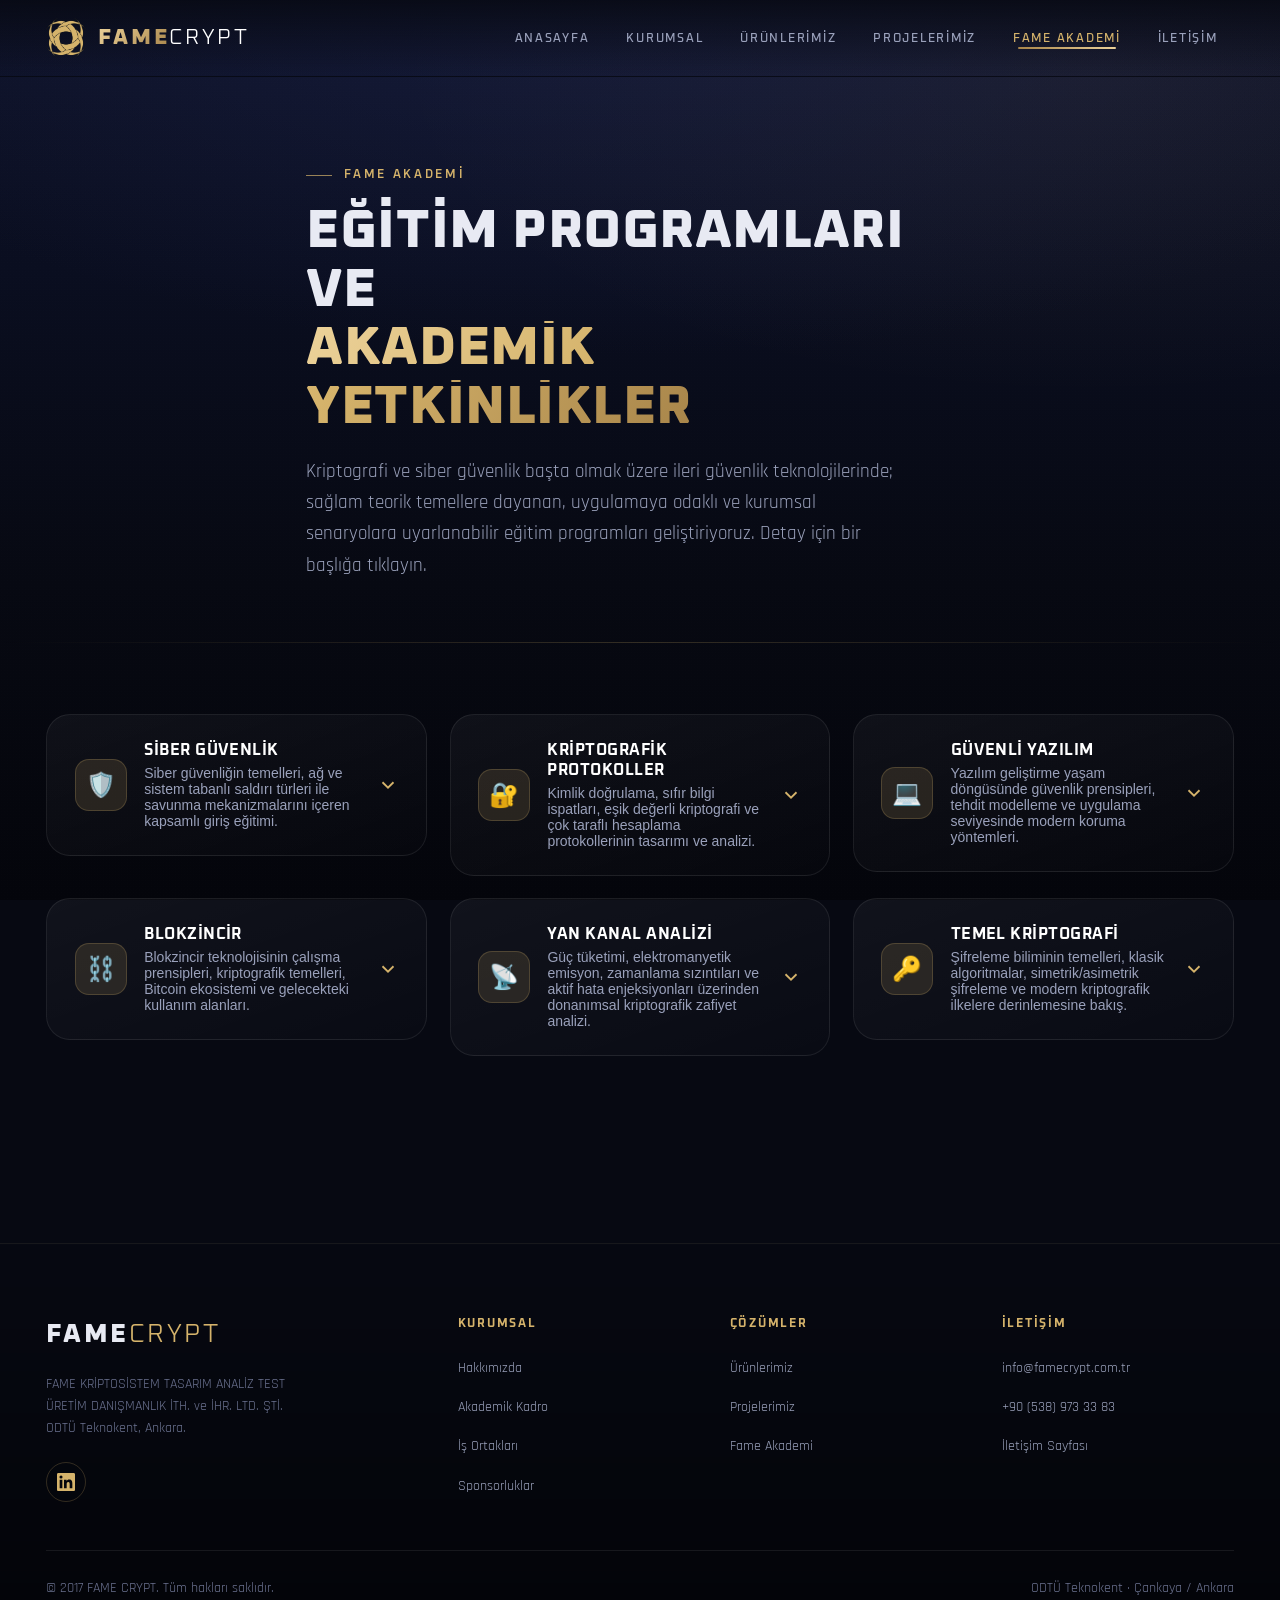
==== fame-cr-v2/akademi.html @ 84bfd104 "inits" ====
<!DOCTYPE html>
<html lang="tr">
  <head>
    <meta charset="UTF-8" />
    <meta name="viewport" content="width=device-width, initial-scale=1.0" />
    <title>Fame Akademi — FAME CRYPT</title>
    <meta name="description" content="Fame Akademi; kriptografi, güvenli yazılım, blokzincir, yan kanal analizi ve siber güvenlik alanlarında kurumlara özel eğitim programları sunar." />
    <link rel="icon" href="assets/images/brand/favicon.png" />
    <link rel="preconnect" href="https://fonts.googleapis.com" />
    <link rel="preconnect" href="https://fonts.gstatic.com" crossorigin />
    <link href="https://fonts.googleapis.com/css2?family=Oxanium:wght@400;500;600;700;800&family=Rajdhani:wght@400;500;600;700&display=swap" rel="stylesheet" />
    <link rel="stylesheet" href="styles/theme.css" />
    <link rel="stylesheet" href="styles/components.css" />
    <link rel="stylesheet" href="styles/pages.css" />
    <script>document.documentElement.classList.add("js");</script>
  </head>
  <body>
    <a class="skip-link" href="#main">İçeriğe geç</a>
    <header class="site-header">
      <div class="container">
        <nav class="nav" aria-label="Ana menü">
          <a class="brand" href="index.html" aria-label="FAME CRYPT ana sayfa">
            <img class="brand__mark" src="assets/images/brand/prism-mark.png" alt="" width="40" height="40" />
            <span class="brand__name"><span class="fame">FAME</span><span class="crypt">CRYPT</span></span>
          </a>
          <ul class="nav__menu" id="navMenu">
            <li><a class="nav__link" href="index.html">Anasayfa</a></li>
            <li><a class="nav__link" href="kurumsal.html">Kurumsal</a></li>
            <li><a class="nav__link" href="urunler.html">Ürünlerimiz</a></li>
            <li><a class="nav__link" href="projeler.html">Projelerimiz</a></li>
            <li><a class="nav__link" href="akademi.html" aria-current="page">Fame Akademi</a></li>
            <li><a class="nav__link" href="iletisim.html">İletişim</a></li>
          </ul>
          <button class="nav__toggle" aria-label="Menü" aria-expanded="false" aria-controls="navMenu">
            <span></span><span></span><span></span>
          </button>
        </nav>
      </div>
    </header>
    <main id="main">
      <section class="page-hero">
        <div class="container page-hero__inner reveal">
          <p class="eyebrow">FAME AKADEMİ</p>
          <h1>Eğitim Programları ve<br /><span class="gradient-text">Akademik Yetkinlikler</span></h1>
          <p class="page-hero__lead">
            Kriptografi ve siber güvenlik başta olmak üzere ileri güvenlik teknolojilerinde;
            sağlam teorik temellere dayanan, uygulamaya odaklı ve kurumsal senaryolara
            uyarlanabilir eğitim programları geliştiriyoruz. Detay için bir başlığa tıklayın.
          </p>
        </div>
      </section>

      <section class="section section--tight">
        <div class="container">
          <div class="curriculum-grid">
            <article class="edu-card reveal">
              <button class="edu-card__header" aria-expanded="false">
                <span class="edu-card__icon" aria-hidden="true">🛡️</span>
                <span class="edu-card__head-text">
                  <span class="edu-card__title">Siber Güvenlik</span>
                  <span class="edu-card__summary">Siber güvenliğin temelleri, ağ ve sistem tabanlı saldırı türleri ile savunma mekanizmalarını içeren kapsamlı giriş eğitimi.</span>
                </span>
                <svg class="edu-card__chevron" viewBox="0 0 24 24" width="22" height="22" fill="none" stroke="currentColor" stroke-width="2" aria-hidden="true"><path d="m6 9 6 6 6-6"/></svg>
              </button>
              <div class="edu-card__body"><div class="edu-card__body-inner"><div class="edu-card__content">
                <ol class="level-1">
              <li>Siber Güvenliğe Giriş<ol class="level-2"><li>Temel Güvenlik Kavramları</li><li>Katmanlı Güvenlik Yaklaşımı</li><li>Saldırgan Türleri</li><li>Saldırıların Sınıflandırılması</li></ol></li>
              <li>Siber Güvenlik Alanları<ol class="level-2"><li>Kritik Altyapı Güvenliği</li><li>Ağ Güvenliği</li><li>Uygulama Güvenliği</li><li>Bulut Güvenliği</li></ol></li>
              <li>Siber Güvenlik Saldırı Türleri<ol class="level-2"><li>Ağ Tabanlı Saldırılar<ol class="level-3"><li>Enjeksiyon Saldırıları</li><li>DNS Önbellek Zehirlenmesi</li><li>Oturum Ele Geçirme</li><li>Oltalama Saldırıları</li><li>Kaba Kuvvet Saldırıları</li><li>Servis Dışı Bırakma (DoS/DDoS)</li><li>Aradaki Adam Saldırısı</li></ol></li><li>Sistem Tabanlı Saldırılar<ol class="level-3"><li>Virüs</li><li>Solucan</li><li>Truva Atı</li><li>Arka Kapı</li><li>Botlar</li></ol></li></ol></li>
              <li>Siber Tehditlerin Yönetimi<ol class="level-2"><li>Güvenlik Duvarları</li><li>Sanal Özel Ağlar (VPN)</li><li>Güvenlik Kontrol Yönetimi</li><li>Donanım ve Yazılım Önleme</li></ol></li>
            </ol>
                <div class="edu-card__contact">
                  <p>Bu eğitim hakkında detaylı bilgi ve kurumunuza özel program için bizimle iletişime geçin.</p>
                  <a class="btn btn--primary" href="mailto:info@famecrypt.com.tr?subject=Siber Güvenlik Eğitimi">Bizimle İletişime Geçin →</a>
                </div>
              </div></div></div>
            </article>
            <article class="edu-card reveal">
              <button class="edu-card__header" aria-expanded="false">
                <span class="edu-card__icon" aria-hidden="true">🔐</span>
                <span class="edu-card__head-text">
                  <span class="edu-card__title">Kriptografik Protokoller</span>
                  <span class="edu-card__summary">Kimlik doğrulama, sıfır bilgi ispatları, eşik değerli kriptografi ve çok taraflı hesaplama protokollerinin tasarımı ve analizi.</span>
                </span>
                <svg class="edu-card__chevron" viewBox="0 0 24 24" width="22" height="22" fill="none" stroke="currentColor" stroke-width="2" aria-hidden="true"><path d="m6 9 6 6 6-6"/></svg>
              </button>
              <div class="edu-card__body"><div class="edu-card__body-inner"><div class="edu-card__content">
                <ol class="level-1">
              <li>Kriptografik Protokol Temelleri</li>
              <li>Anahtar Değişim Protokolleri</li>
              <li>Taahhüt Şemaları</li>
              <li>Kimlik Doğrulama Protokolleri</li>
              <li>Sıfır Bilgi İspat Protokolleri</li>
              <li>Eşik Değerli Kriptografi<ol class="level-2"><li>Gizli Paylaşım Şemaları</li><li>Doğrulanabilir Gizli Paylaşım</li><li>Eşik Değerli Kriptosistemler</li></ol></li>
              <li>Güvenli Çok Taraflı Hesaplama<ol class="level-2"><li>Eşik Değerli Homomorfik Kriptosistemler</li><li>Oblivious Transfer Protokolleri</li></ol></li>
              <li>Dijital İmza Protokolleri<ol class="level-2"><li>İnkâr Edilemez İmzalar</li><li>Proxy İmzalamalar</li><li>Grup İmzalamalar</li><li>Kör İmzalama Protokolleri</li></ol></li>
            </ol>
                <div class="edu-card__contact">
                  <p>Bu eğitim hakkında detaylı bilgi ve kurumunuza özel program için bizimle iletişime geçin.</p>
                  <a class="btn btn--primary" href="mailto:info@famecrypt.com.tr?subject=Kriptografik Protokoller Eğitimi">Bizimle İletişime Geçin →</a>
                </div>
              </div></div></div>
            </article>
            <article class="edu-card reveal">
              <button class="edu-card__header" aria-expanded="false">
                <span class="edu-card__icon" aria-hidden="true">💻</span>
                <span class="edu-card__head-text">
                  <span class="edu-card__title">Güvenli Yazılım</span>
                  <span class="edu-card__summary">Yazılım geliştirme yaşam döngüsünde güvenlik prensipleri, tehdit modelleme ve uygulama seviyesinde modern koruma yöntemleri.</span>
                </span>
                <svg class="edu-card__chevron" viewBox="0 0 24 24" width="22" height="22" fill="none" stroke="currentColor" stroke-width="2" aria-hidden="true"><path d="m6 9 6 6 6-6"/></svg>
              </button>
              <div class="edu-card__body"><div class="edu-card__body-inner"><div class="edu-card__content">
                <ol class="level-1">
              <li>Güvenli Yazılım Geliştirme<ol class="level-2"><li>Yazılım Geliştirme Yaşam Döngüsü</li><li>Güvenli Yazılım Nitelikleri</li><li>Tehdit Modelleri</li></ol></li>
              <li>Güvenlik Açıklıkları<ol class="level-2"><li>Kasıtlı Olmayan Açıklıklar</li><li>Kötü Niyetli Açıklıklar</li><li>Karşı Önlemler</li></ol></li>
              <li>Veri Tabanı Güvenliği</li>
              <li>İşletim Sistemleri Güvenliği</li>
              <li>Ağ Güvenliği</li>
              <li>Uygulama Güvenliği</li>
            </ol>
                <div class="edu-card__contact">
                  <p>Bu eğitim hakkında detaylı bilgi ve kurumunuza özel program için bizimle iletişime geçin.</p>
                  <a class="btn btn--primary" href="mailto:info@famecrypt.com.tr?subject=Güvenli Yazılım Eğitimi">Bizimle İletişime Geçin →</a>
                </div>
              </div></div></div>
            </article>
            <article class="edu-card reveal">
              <button class="edu-card__header" aria-expanded="false">
                <span class="edu-card__icon" aria-hidden="true">⛓️</span>
                <span class="edu-card__head-text">
                  <span class="edu-card__title">Blokzincir</span>
                  <span class="edu-card__summary">Blokzincir teknolojisinin çalışma prensipleri, kriptografik temelleri, Bitcoin ekosistemi ve gelecekteki kullanım alanları.</span>
                </span>
                <svg class="edu-card__chevron" viewBox="0 0 24 24" width="22" height="22" fill="none" stroke="currentColor" stroke-width="2" aria-hidden="true"><path d="m6 9 6 6 6-6"/></svg>
              </button>
              <div class="edu-card__body"><div class="edu-card__body-inner"><div class="edu-card__content">
                <ol class="level-1">
              <li>Blokzincire Giriş<ol class="level-2"><li>Çalışma Prensibi</li><li>Blok Yapısı</li><li>Blokzincir Gelişimi</li><li>Sistemlerin Sınıflandırması</li></ol></li>
              <li>Kriptografik Temeller<ol class="level-2"><li>Eliptik Eğriler</li><li>Özet Fonksiyonları</li><li>Dijital İmzalamalar</li><li>Sıfır Bilgi İspatları</li><li>Taahhüt Şemaları</li><li>Uzlaşma Protokolleri</li></ol></li>
              <li>Bitcoin Sistemi<ol class="level-2"><li>Bitcoin'e Giriş</li><li>Bitcoin Transferleri</li></ol></li>
              <li>Kısıtlamalar ve Alternatifler<ol class="level-2"><li>Enerji Tüketimi</li><li>Ölçeklenebilirlik</li><li>Mahremiyet</li></ol></li>
              <li>Kullanım Alanları ve Gelecek<ol class="level-2"><li>Dijital Para Birimi</li><li>Akıllı Sözleşmeler</li><li>Bilgi Güvenliği</li><li>Kayıt Saklama</li></ol></li>
            </ol>
                <div class="edu-card__contact">
                  <p>Bu eğitim hakkında detaylı bilgi ve kurumunuza özel program için bizimle iletişime geçin.</p>
                  <a class="btn btn--primary" href="mailto:info@famecrypt.com.tr?subject=Blokzincir Eğitimi">Bizimle İletişime Geçin →</a>
                </div>
              </div></div></div>
            </article>
            <article class="edu-card reveal">
              <button class="edu-card__header" aria-expanded="false">
                <span class="edu-card__icon" aria-hidden="true">📡</span>
                <span class="edu-card__head-text">
                  <span class="edu-card__title">Yan Kanal Analizi</span>
                  <span class="edu-card__summary">Güç tüketimi, elektromanyetik emisyon, zamanlama sızıntıları ve aktif hata enjeksiyonları üzerinden donanımsal kriptografik zafiyet analizi.</span>
                </span>
                <svg class="edu-card__chevron" viewBox="0 0 24 24" width="22" height="22" fill="none" stroke="currentColor" stroke-width="2" aria-hidden="true"><path d="m6 9 6 6 6-6"/></svg>
              </button>
              <div class="edu-card__body"><div class="edu-card__body-inner"><div class="edu-card__content">
                <ol class="level-1">
              <li>Yan Kanal Analizine Giriş<ol class="level-2"><li>Sızıntıların Kaynağı</li><li>Erişim Düzeyine Göre Saldırılar<ol class="level-3"><li>Yerel Saldırılar</li><li>Yakınlık Saldırıları</li><li>Uzaktan Saldırılar</li></ol></li></ol></li>
              <li>Saldırı Çeşitleri<ol class="level-2"><li>Aktif Saldırılar<ol class="level-3"><li>Hata Enjeksiyon Saldırıları</li></ol></li><li>Pasif Saldırılar<ol class="level-3"><li>Zamanlama Saldırıları</li><li>Elektromanyetik Saldırılar</li><li>Akustik Saldırılar</li><li>Güç Analizi Saldırıları</li></ol></li></ol></li>
              <li>Güç Analizi Saldırıları<ol class="level-2"><li>Basit Güç Analizi (SPA)</li><li>Diferansiyel Güç Analizi (DPA)</li><li>Korelasyon Güç Analizi (CPA)</li></ol></li>
            </ol>
                <div class="edu-card__contact">
                  <p>Bu eğitim hakkında detaylı bilgi ve kurumunuza özel program için bizimle iletişime geçin.</p>
                  <a class="btn btn--primary" href="mailto:info@famecrypt.com.tr?subject=Yan Kanal Analizi Eğitimi">Bizimle İletişime Geçin →</a>
                </div>
              </div></div></div>
            </article>
            <article class="edu-card reveal">
              <button class="edu-card__header" aria-expanded="false">
                <span class="edu-card__icon" aria-hidden="true">🔑</span>
                <span class="edu-card__head-text">
                  <span class="edu-card__title">Temel Kriptografi</span>
                  <span class="edu-card__summary">Şifreleme biliminin temelleri, klasik algoritmalar, simetrik/asimetrik şifreleme ve modern kriptografik ilkelere derinlemesine bakış.</span>
                </span>
                <svg class="edu-card__chevron" viewBox="0 0 24 24" width="22" height="22" fill="none" stroke="currentColor" stroke-width="2" aria-hidden="true"><path d="m6 9 6 6 6-6"/></svg>
              </button>
              <div class="edu-card__body"><div class="edu-card__body-inner"><div class="edu-card__content">
                <ol class="level-1">
              <li>Kriptografiye Giriş ve Temel Kavramlar</li>
              <li>Kriptografinin Amaçları</li>
              <li>Klasik Şifreleme Sistemleri</li>
              <li>Temel Saldırı Türleri<ol class="level-2"><li>Kaba Kuvvet Saldırısı</li><li>Frekans Analizi</li><li>Konfüzyon ve Difüzyon</li></ol></li>
              <li>Kriptoloji İçin Matematik<ol class="level-2"><li>Sayılar Teorisi</li><li>Soyut Cebir</li><li>Boole Fonksiyonlar</li></ol></li>
              <li>Simetrik Şifreler<ol class="level-2"><li>Blok Şifreler (AES, DES)</li><li>Akan Şifreler (LFSR)</li></ol></li>
              <li>Açık Anahtarlı Şifreler<ol class="level-2"><li>Zor Matematik Problemleri</li><li>RSA, Diffie-Hellman, ElGamal</li><li>Eliptik Eğri Kriptografisi</li></ol></li>
              <li>Dijital İmzalar, MAC ve Özet Fonksiyonlar</li>
            </ol>
                <div class="edu-card__contact">
                  <p>Bu eğitim hakkında detaylı bilgi ve kurumunuza özel program için bizimle iletişime geçin.</p>
                  <a class="btn btn--primary" href="mailto:info@famecrypt.com.tr?subject=Temel Kriptografi Eğitimi">Bizimle İletişime Geçin →</a>
                </div>
              </div></div></div>
            </article>
          </div>
        </div>
      </section>
    </main>
    <footer class="site-footer">
      <div class="container">
        <div class="footer__grid">
          <div class="footer__col">
            <p class="footer__brand-name"><span>FAME</span><span class="crypt">CRYPT</span></p>
            <p class="footer__desc">FAME KRİPTOSİSTEM TASARIM ANALİZ TEST ÜRETİM DANIŞMANLIK İTH. ve İHR. LTD. ŞTİ. ODTÜ Teknokent, Ankara.</p>
            <div class="footer__social">
              <a href="https://tr.linkedin.com/company/famecrypt" target="_blank" rel="noopener noreferrer" aria-label="LinkedIn">
                <svg viewBox="0 0 24 24" width="18" height="18" fill="currentColor"><path d="M20.45 20.45h-3.55v-5.57c0-1.33-.03-3.04-1.85-3.04-1.86 0-2.14 1.45-2.14 2.94v5.67H9.35V9h3.41v1.56h.05c.48-.9 1.64-1.85 3.37-1.85 3.6 0 4.27 2.37 4.27 5.46v6.28zM5.34 7.43a2.06 2.06 0 1 1 0-4.12 2.06 2.06 0 0 1 0 4.12zM7.12 20.45H3.56V9h3.56v11.45zM22.22 0H1.77C.8 0 0 .77 0 1.73v20.54C0 23.22.8 24 1.77 24h20.45c.98 0 1.78-.78 1.78-1.73V1.73C24 .77 23.2 0 22.22 0z"/></svg>
              </a>
            </div>
          </div>
          <div class="footer__col"><h4>Kurumsal</h4><ul>
            <li><a href="kurumsal.html">Hakkımızda</a></li>
            <li><a href="kurumsal.html#akademi">Akademik Kadro</a></li>
            <li><a href="kurumsal.html#ortaklar">İş Ortakları</a></li>
            <li><a href="kurumsal.html#sponsorluklar">Sponsorluklar</a></li>
          </ul></div>
          <div class="footer__col"><h4>Çözümler</h4><ul>
            <li><a href="urunler.html">Ürünlerimiz</a></li>
            <li><a href="projeler.html">Projelerimiz</a></li>
            <li><a href="akademi.html">Fame Akademi</a></li>
          </ul></div>
          <div class="footer__col"><h4>İletişim</h4><ul>
            <li><a href="mailto:info@famecrypt.com.tr">info@famecrypt.com.tr</a></li>
            <li><a href="tel:+905389733383">+90 (538) 973 33 83</a></li>
            <li><a href="iletisim.html">İletişim Sayfası</a></li>
          </ul></div>
        </div>
        <div class="footer__bottom">
          <span>© 2017 FAME CRYPT. Tüm hakları saklıdır.</span>
          <span>ODTÜ Teknokent · Çankaya / Ankara</span>
        </div>
      </div>
    </footer>

    <script src="scripts/main.js"></script>
  </body>
</html>
---- fame-cr-v2/styles/theme.css ----
/* ==========================================================================
   FAME CRYPT — Tema (tasarım sistemi)
   Palet: #0D1126 lacivert · #FFFFFF beyaz · #D5B36B altın
   Çoğunlukla koyu; lacivertten siyaha ombre geçiş.
   ========================================================================== */

:root {
  /* --- Renkler ---------------------------------------------------------- */
  --navy: #0d1126;
  --navy-2: #0a0e20;
  --navy-3: #11152e;
  --black: #04050b;
  --ink: #070912;

  --gold: #d5b36b;
  --gold-bright: #ecd29a;
  --gold-deep: #a8854a;
  --gold-soft: rgba(213, 179, 107, 0.14);
  --gold-line: rgba(213, 179, 107, 0.22);

  --white: #ffffff;
  --text: #e8eaf3;
  --text-dim: #9aa1bb;
  --text-faint: #6b7290;

  --surface: rgba(255, 255, 255, 0.025);
  --surface-2: rgba(255, 255, 255, 0.045);
  --line: rgba(255, 255, 255, 0.08);

  /* --- Tipografi -------------------------------------------------------- */
  --font-display: "Oxanium", "Rajdhani", system-ui, sans-serif;
  --font-body: "Rajdhani", system-ui, -apple-system, "Segoe UI", sans-serif;

  --text-hero: clamp(2.4rem, 1.3rem + 4.4vw, 4.6rem);
  --text-h1: clamp(2rem, 1.2rem + 3.2vw, 3.4rem);
  --text-h2: clamp(1.6rem, 1.1rem + 2.2vw, 2.6rem);
  --text-h3: clamp(1.1rem, 0.95rem + 0.6vw, 1.4rem);
  --text-base: clamp(1rem, 0.96rem + 0.18vw, 1.1rem);
  --text-sm: 0.875rem;
  --text-xs: 0.75rem;

  --tracking-wide: 0.14em;
  --tracking-wider: 0.22em;
  --leading: 1.65;

  /* --- Boşluk / şekil --------------------------------------------------- */
  --container: 1280px;
  --pad-x: clamp(1.2rem, 0.5rem + 3vw, 3rem);
  --section-y: clamp(4rem, 2.5rem + 6vw, 8rem);

  --radius-sm: 10px;
  --radius: 16px;
  --radius-lg: 24px;
  --radius-pill: 999px;

  --shadow: 0 24px 60px -20px rgba(0, 0, 0, 0.75);
  --shadow-gold: 0 18px 50px -16px rgba(213, 179, 107, 0.28);

  /* --- Hareket ---------------------------------------------------------- */
  --dur-fast: 160ms;
  --dur: 320ms;
  --dur-slow: 600ms;
  --ease: cubic-bezier(0.16, 1, 0.3, 1);
  --marquee: 42s;
}

/* --------------------------------------------------------------------------
   Reset / temel
   -------------------------------------------------------------------------- */
*,
*::before,
*::after {
  box-sizing: border-box;
  margin: 0;
  padding: 0;
}

html {
  scroll-behavior: smooth;
  -webkit-text-size-adjust: 100%;
}

body {
  font-family: var(--font-body);
  font-size: var(--text-base);
  line-height: var(--leading);
  color: var(--text);
  background: var(--ink);
  overflow-x: hidden;
  position: relative;
  min-height: 100vh;
  -webkit-font-smoothing: antialiased;
}

/* Lacivert → siyah ombre zemin + ince ışıltı */
body::before {
  content: "";
  position: fixed;
  inset: 0;
  z-index: -2;
  background:
    radial-gradient(140% 90% at 50% -10%, rgba(33, 41, 84, 0.55) 0%, transparent 55%),
    radial-gradient(120% 80% at 85% 8%, rgba(213, 179, 107, 0.07) 0%, transparent 45%),
    linear-gradient(180deg, var(--navy) 0%, var(--navy-2) 30%, var(--ink) 65%, var(--black) 100%);
}

/* Çok hafif noise/atmosfer */
body::after {
  content: "";
  position: fixed;
  inset: 0;
  z-index: -1;
  pointer-events: none;
  background-image: radial-gradient(rgba(255, 255, 255, 0.02) 1px, transparent 1px);
  background-size: 3px 3px;
  opacity: 0.5;
}

img {
  max-width: 100%;
  display: block;
}

a {
  color: inherit;
  text-decoration: none;
}

ul {
  list-style: none;
}

:focus-visible {
  outline: 2px solid var(--gold);
  outline-offset: 3px;
  border-radius: 4px;
}

::selection {
  background: var(--gold);
  color: var(--navy);
}

/* --------------------------------------------------------------------------
   Tipografi yardımcıları
   -------------------------------------------------------------------------- */
.font-display { font-family: var(--font-display); }

.eyebrow {
  display: inline-block;
  font-family: var(--font-display);
  font-size: var(--text-xs);
  font-weight: 600;
  letter-spacing: var(--tracking-wider);
  text-transform: uppercase;
  color: var(--gold);
  margin-bottom: 1rem;
}

.eyebrow::before {
  content: "";
  display: inline-block;
  width: 26px;
  height: 1px;
  background: var(--gold);
  vertical-align: middle;
  margin-right: 0.7rem;
  opacity: 0.7;
}

.section-title {
  font-family: var(--font-display);
  font-size: var(--text-h2);
  font-weight: 800;
  line-height: 1.1;
  letter-spacing: 0.02em;
  text-transform: uppercase;
}

.section-title .accent,
.gold-text {
  color: var(--gold);
}

.gradient-text {
  background: linear-gradient(120deg, var(--gold-bright), var(--gold) 45%, var(--gold-deep));
  -webkit-background-clip: text;
  background-clip: text;
  -webkit-text-fill-color: transparent;
}

.section-intro {
  max-width: 56ch;
  color: var(--text-dim);
  font-size: var(--text-base);
}

.section-head {
  text-align: center;
  margin-bottom: clamp(2.5rem, 1.5rem + 3vw, 4.5rem);
}

.section-head .section-intro {
  margin: 1rem auto 0;
}

/* Altın ince çizgi (prizma sweep) */
.prism-line {
  width: 100%;
  height: 2px;
  position: relative;
  overflow: hidden;
  background: var(--line);
  border-radius: 2px;
}

.prism-line::before {
  content: "";
  position: absolute;
  inset: 0;
  left: -100%;
  background: linear-gradient(90deg, transparent, var(--gold-deep) 30%, var(--gold-bright) 50%, var(--gold-deep) 70%, transparent);
  animation: prism-sweep 4.5s var(--ease) infinite;
}

@keyframes prism-sweep {
  to { left: 100%; }
}

/* --------------------------------------------------------------------------
   Düzen
   -------------------------------------------------------------------------- */
.container {
  width: 100%;
  max-width: var(--container);
  margin-inline: auto;
  padding-inline: var(--pad-x);
}

.section {
  padding-block: var(--section-y);
  position: relative;
}

.section--tight { padding-block: clamp(3rem, 2rem + 3vw, 5rem); }

/* --------------------------------------------------------------------------
   Butonlar
   -------------------------------------------------------------------------- */
.btn {
  --btn-bg: var(--gold);
  --btn-fg: var(--navy);
  display: inline-flex;
  align-items: center;
  gap: 0.6rem;
  font-family: var(--font-display);
  font-size: var(--text-sm);
  font-weight: 600;
  letter-spacing: var(--tracking-wide);
  text-transform: uppercase;
  padding: 0.85rem 1.6rem;
  border-radius: var(--radius-pill);
  border: 1px solid transparent;
  cursor: pointer;
  transition: transform var(--dur) var(--ease), box-shadow var(--dur) var(--ease),
    background var(--dur) var(--ease), color var(--dur) var(--ease);
}

.btn--primary {
  background: linear-gradient(135deg, var(--gold-bright), var(--gold-deep));
  color: var(--navy);
  box-shadow: var(--shadow-gold);
}

.btn--primary:hover {
  transform: translateY(-3px);
  box-shadow: 0 26px 60px -18px rgba(213, 179, 107, 0.5);
}

.btn--ghost {
  background: transparent;
  color: var(--gold);
  border-color: var(--gold-line);
}

.btn--ghost:hover {
  background: var(--gold-soft);
  border-color: var(--gold);
  transform: translateY(-3px);
}

/* --------------------------------------------------------------------------
   Üst banner / navigasyon
   -------------------------------------------------------------------------- */
.site-header {
  position: fixed;
  inset: 0 0 auto 0;
  z-index: 1000;
  transition: background var(--dur) var(--ease), box-shadow var(--dur) var(--ease),
    border-color var(--dur) var(--ease);
  background: linear-gradient(180deg, rgba(7, 9, 18, 0.85) 0%, rgba(7, 9, 18, 0) 100%);
  border-bottom: 1px solid transparent;
}

.site-header.is-scrolled {
  background: rgba(7, 9, 18, 0.92);
  backdrop-filter: blur(18px);
  border-bottom-color: var(--line);
  box-shadow: 0 14px 40px -22px rgba(0, 0, 0, 0.9);
}

.nav {
  display: flex;
  align-items: center;
  justify-content: space-between;
  gap: 1.5rem;
  height: 76px;
}

.brand {
  display: flex;
  align-items: center;
  gap: 0.7rem;
  flex-shrink: 0;
}

.brand__mark {
  width: 40px;
  height: 40px;
  border-radius: 9px;
  object-fit: cover;
  transition: transform var(--dur) var(--ease), filter var(--dur) var(--ease);
}

.brand:hover .brand__mark {
  transform: scale(1.08) rotate(-3deg);
  filter: drop-shadow(0 0 12px rgba(213, 179, 107, 0.45));
}

.brand__name {
  font-family: var(--font-display);
  font-size: 1.4rem;
  font-weight: 800;
  letter-spacing: 0.12em;
  line-height: 1;
}

.brand__name .fame {
  background: linear-gradient(135deg, var(--gold-bright), var(--gold-deep));
  -webkit-background-clip: text;
  background-clip: text;
  -webkit-text-fill-color: transparent;
}

.brand__name .crypt {
  color: var(--white);
  font-weight: 300;
}

.nav__menu {
  display: flex;
  align-items: center;
  gap: 0.3rem;
}

.nav__link {
  position: relative;
  font-family: var(--font-display);
  font-size: 0.78rem;
  font-weight: 500;
  letter-spacing: var(--tracking-wide);
  text-transform: uppercase;
  color: var(--text-dim);
  padding: 0.7rem 1rem;
  transition: color var(--dur) var(--ease);
}

.nav__link::after {
  content: "";
  position: absolute;
  left: 50%;
  bottom: 0.45rem;
  transform: translateX(-50%);
  width: 0;
  height: 2px;
  border-radius: 2px;
  background: linear-gradient(90deg, var(--gold-deep), var(--gold-bright));
  transition: width var(--dur) var(--ease);
}

.nav__link:hover,
.nav__link[aria-current="page"] {
  color: var(--white);
}

.nav__link:hover::after,
.nav__link[aria-current="page"]::after {
  width: 70%;
}

.nav__link[aria-current="page"] {
  color: var(--gold);
}

.nav__toggle {
  display: none;
  flex-direction: column;
  gap: 5px;
  background: none;
  border: 0;
  cursor: pointer;
  padding: 8px;
}

.nav__toggle span {
  width: 26px;
  height: 2px;
  border-radius: 2px;
  background: var(--gold);
  transition: transform var(--dur) var(--ease), opacity var(--dur) var(--ease);
}

.nav__toggle[aria-expanded="true"] span:nth-child(1) { transform: translateY(7px) rotate(45deg); }
.nav__toggle[aria-expanded="true"] span:nth-child(2) { opacity: 0; }
.nav__toggle[aria-expanded="true"] span:nth-child(3) { transform: translateY(-7px) rotate(-45deg); }

@media (max-width: 940px) {
  .nav__toggle { display: flex; }

  .nav__menu {
    position: fixed;
    inset: 76px 0 auto 0;
    flex-direction: column;
    align-items: stretch;
    gap: 0;
    padding: 1rem var(--pad-x) 2rem;
    background: rgba(7, 9, 18, 0.98);
    backdrop-filter: blur(20px);
    border-bottom: 1px solid var(--line);
    transform: translateY(-120%);
    transition: transform var(--dur) var(--ease);
  }

  .nav__menu.is-open { transform: translateY(0); }

  .nav__link {
    padding: 1rem 0.4rem;
    border-bottom: 1px solid var(--line);
    font-size: 0.9rem;
  }

  .nav__link::after { display: none; }
}

/* --------------------------------------------------------------------------
   Footer
   -------------------------------------------------------------------------- */
.site-footer {
  position: relative;
  margin-top: var(--section-y);
  padding-top: clamp(3rem, 2rem + 3vw, 5rem);
  border-top: 1px solid var(--line);
  background: linear-gradient(180deg, transparent, rgba(0, 0, 0, 0.5));
}

.footer__grid {
  display: grid;
  grid-template-columns: 1.6fr repeat(3, 1fr);
  gap: 2.5rem;
  padding-bottom: 3rem;
}

.footer__brand-name {
  font-family: var(--font-display);
  font-size: 1.6rem;
  font-weight: 800;
  letter-spacing: 0.1em;
  margin-bottom: 1rem;
}

.footer__brand-name .crypt { color: var(--gold); font-weight: 300; }

.footer__desc {
  color: var(--text-faint);
  font-size: var(--text-sm);
  max-width: 38ch;
  line-height: 1.6;
}

.footer__col h4 {
  font-family: var(--font-display);
  font-size: 0.78rem;
  letter-spacing: var(--tracking-wide);
  text-transform: uppercase;
  color: var(--gold);
  margin-bottom: 1.1rem;
}

.footer__col ul { display: grid; gap: 0.65rem; }

.footer__col a {
  color: var(--text-dim);
  font-size: var(--text-sm);
  transition: color var(--dur) var(--ease), padding-left var(--dur) var(--ease);
}

.footer__col a:hover {
  color: var(--white);
  padding-left: 4px;
}

.footer__bottom {
  display: flex;
  flex-wrap: wrap;
  align-items: center;
  justify-content: space-between;
  gap: 1rem;
  padding-block: 1.6rem;
  border-top: 1px solid var(--line);
  color: var(--text-faint);
  font-size: var(--text-sm);
}

.footer__social {
  display: flex;
  gap: 0.6rem;
  margin-top: 1.4rem;
}

.footer__social a {
  display: grid;
  place-items: center;
  width: 40px;
  height: 40px;
  border-radius: 50%;
  border: 1px solid var(--gold-line);
  color: var(--gold);
  transition: background var(--dur) var(--ease), transform var(--dur) var(--ease);
}

.footer__social a:hover {
  background: var(--gold-soft);
  transform: translateY(-3px);
}

@media (max-width: 800px) {
  .footer__grid { grid-template-columns: 1fr 1fr; gap: 2rem; }
}

@media (max-width: 520px) {
  .footer__grid { grid-template-columns: 1fr; }
}

/* --------------------------------------------------------------------------
   Reveal-on-scroll
   -------------------------------------------------------------------------- */
/* Yalnızca JS varken gizle (JS yoksa içerik görünür kalır) */
.js .reveal {
  opacity: 0;
  transform: translateY(28px);
  transition: opacity var(--dur-slow) var(--ease), transform var(--dur-slow) var(--ease);
}

.reveal.is-visible {
  opacity: 1;
  transform: none;
}

@media (prefers-reduced-motion: reduce) {
  *,
  *::before,
  *::after {
    animation-duration: 0.001ms !important;
    animation-iteration-count: 1 !important;
    transition-duration: 0.001ms !important;
    scroll-behavior: auto !important;
  }
  .reveal { opacity: 1; transform: none; }
}

/* Skip link */
.skip-link {
  position: absolute;
  left: -999px;
  top: 0;
  z-index: 2000;
  background: var(--gold);
  color: var(--navy);
  padding: 0.6rem 1rem;
  font-weight: 600;
  border-radius: 0 0 8px 0;
}

.skip-link:focus { left: 0; }
---- fame-cr-v2/styles/components.css ----
/* ==========================================================================
   FAME CRYPT — Bileşenler
   Hero · İş Ortakları slider · Ürün kartları · Akademik kadro
   Zaman tüneli · Müfredat · Sponsorlar · İletişim · Projeler
   ========================================================================== */

/* --------------------------------------------------------------------------
   1. HERO (karşılama)
   -------------------------------------------------------------------------- */
.hero {
  position: relative;
  min-height: 100vh;
  display: flex;
  align-items: center;
  padding-top: 76px;
  overflow: hidden;
}

.hero__grid {
  display: grid;
  grid-template-columns: 1.15fr 0.85fr;
  align-items: center;
  gap: clamp(2rem, 1rem + 4vw, 5rem);
  width: 100%;
}

.hero__title {
  font-family: var(--font-display);
  font-size: var(--text-hero);
  font-weight: 800;
  line-height: 1.05;
  letter-spacing: 0.01em;
  text-transform: uppercase;
  margin-bottom: 1.6rem;
}

.hero__title .line { display: block; }

.hero__lead {
  max-width: 54ch;
  color: var(--text-dim);
  font-size: clamp(1rem, 0.95rem + 0.4vw, 1.2rem);
  margin-bottom: 2.2rem;
}

.hero__lead strong { color: var(--white); font-weight: 600; }

.hero__actions {
  display: flex;
  flex-wrap: wrap;
  gap: 1rem;
}

/* Arka planı temizlenmiş görsel + altın hâle */
.hero__visual {
  position: relative;
  display: grid;
  place-items: center;
  aspect-ratio: 1;
}

.hero__visual::before {
  content: "";
  position: absolute;
  inset: 8%;
  border-radius: 50%;
  background: radial-gradient(circle, rgba(213, 179, 107, 0.22) 0%, transparent 62%);
  animation: pulse-glow 5s var(--ease) infinite;
}

.hero__visual img {
  position: relative;
  width: min(74%, 360px);
  filter: drop-shadow(0 30px 60px rgba(0, 0, 0, 0.6));
  animation: float-y 6s ease-in-out infinite;
}

/* Yörünge halkaları */
.hero__ring {
  position: absolute;
  inset: 0;
  border: 1px solid var(--gold-line);
  border-radius: 50%;
  animation: spin 28s linear infinite;
}

.hero__ring--2 { inset: 12%; border-style: dashed; opacity: 0.6; animation-duration: 20s; animation-direction: reverse; }
.hero__ring--3 { inset: 24%; opacity: 0.35; animation-duration: 36s; }

/* Özgün kriptografik çekirdek (kod ile, SVG) */
.crypto-core {
  position: relative;
  width: min(100%, 460px);
  height: auto;
  overflow: visible;
  animation: float-y 7s ease-in-out infinite;
}

.crypto-core [class^="cc-ring"],
.crypto-core .cc-sweep,
.crypto-core .cc-hex {
  transform-box: view-box;
  transform-origin: 200px 200px;
}

.cc-ring-outer { animation: spin 46s linear infinite; }
.cc-ring-mid { animation: spin 30s linear infinite reverse; }
.cc-sweep { animation: spin 7s linear infinite; }
.cc-hex { animation: hex-glow 5s var(--ease) infinite; }
.cc-node { animation: node-pulse 2.6s ease-in-out infinite; }
.cc-node:nth-of-type(2) { animation-delay: 0.8s; }
.cc-node:nth-of-type(3) { animation-delay: 1.5s; }
.cc-bits rect { animation: bit-blink 3s ease-in-out infinite; }

@keyframes hex-glow {
  0%, 100% { filter: drop-shadow(0 0 8px rgba(213, 179, 107, 0.3)); }
  50% { filter: drop-shadow(0 0 20px rgba(213, 179, 107, 0.6)); }
}

@keyframes node-pulse {
  0%, 100% { opacity: 0.45; }
  50% { opacity: 1; }
}

@keyframes bit-blink {
  0%, 100% { opacity: 0.15; }
  50% { opacity: 0.85; }
}

@keyframes pulse-glow {
  0%, 100% { transform: scale(1); opacity: 0.8; }
  50% { transform: scale(1.12); opacity: 1; }
}

@keyframes float-y {
  0%, 100% { transform: translateY(0); }
  50% { transform: translateY(-14px); }
}

@keyframes spin {
  to { transform: rotate(360deg); }
}

.scroll-cue {
  position: absolute;
  bottom: 1.8rem;
  left: 50%;
  transform: translateX(-50%);
  display: grid;
  justify-items: center;
  gap: 0.5rem;
  color: var(--text-faint);
  font-family: var(--font-display);
  font-size: 0.62rem;
  letter-spacing: var(--tracking-wider);
  text-transform: uppercase;
}

.scroll-cue::after {
  content: "";
  width: 1px;
  height: 38px;
  background: linear-gradient(var(--gold), transparent);
  animation: cue 2s ease-in-out infinite;
}

@keyframes cue {
  0%, 100% { transform: scaleY(0.4); opacity: 0.3; transform-origin: top; }
  50% { transform: scaleY(1); opacity: 1; transform-origin: top; }
}

@media (max-width: 860px) {
  .hero__grid { grid-template-columns: 1fr; text-align: center; }
  .hero__lead { margin-inline: auto; }
  .hero__actions { justify-content: center; }
  .hero__visual { order: -1; max-width: 360px; margin-inline: auto; }
  .scroll-cue { display: none; }
}

/* --------------------------------------------------------------------------
   2. İŞ ORTAKLARIMIZ — siyah-beyaz logo slider (hover'da renkli + büyür)
   -------------------------------------------------------------------------- */
.marquee {
  position: relative;
  overflow: hidden;
  -webkit-mask-image: linear-gradient(90deg, transparent, #000 8%, #000 92%, transparent);
  mask-image: linear-gradient(90deg, transparent, #000 8%, #000 92%, transparent);
}

.marquee__track {
  display: flex;
  gap: clamp(2rem, 1rem + 3vw, 4.5rem);
  width: max-content;
  animation: marquee var(--marquee) linear infinite;
}

.marquee:hover .marquee__track { animation-play-state: paused; }

@keyframes marquee {
  to { transform: translateX(-50%); }
}

/* Beyaz kart üzerinde logo: her renk logosu okunur kalır.
   Anasayfa = gri (hover'da renkli), Kurumsal = renkli (hover'da büyür). */
.partner-logo {
  flex-shrink: 0;
  display: grid;
  place-items: center;
  height: 84px;
  width: 172px;
  padding: 1rem 1.4rem;
  background: #fff;
  border-radius: var(--radius);
  border: 1px solid rgba(255, 255, 255, 0.12);
  box-shadow: 0 8px 22px -12px rgba(0, 0, 0, 0.6);
  transition: transform var(--dur) var(--ease), box-shadow var(--dur) var(--ease);
}

.partner-logo img {
  max-height: 100%;
  max-width: 100%;
  object-fit: contain;
  filter: grayscale(1);
  opacity: 0.78;
  transition: filter var(--dur) var(--ease), opacity var(--dur) var(--ease),
    transform var(--dur) var(--ease);
}

.partner-logo:hover {
  transform: translateY(-5px);
  box-shadow: var(--shadow-gold);
}

.partner-logo:hover img {
  filter: none;
  opacity: 1;
  transform: scale(1.08);
}

/* Renkli büyük ikon varyantı (Kurumsal sayfası) — başından renkli */
.marquee--color .partner-logo {
  height: 110px;
  width: 210px;
  padding: 1.3rem 1.7rem;
}

.marquee--color .partner-logo img {
  filter: none;
  opacity: 1;
}

.marquee--color .partner-logo:hover {
  transform: translateY(-7px) scale(1.05);
}

.marquee--color .partner-logo:hover img {
  transform: scale(1.1);
}

/* --------------------------------------------------------------------------
   3. ÜRÜNLERİMİZ — ürün kartları
   -------------------------------------------------------------------------- */
.product-grid {
  display: grid;
  grid-template-columns: repeat(3, 1fr);
  gap: clamp(1.2rem, 0.6rem + 2vw, 2rem);
}

.product-card {
  position: relative;
  display: flex;
  flex-direction: column;
  padding: 2rem 1.8rem 1.7rem;
  border: 1px solid var(--line);
  border-radius: var(--radius-lg);
  background: linear-gradient(160deg, var(--surface-2), rgba(255, 255, 255, 0.01));
  overflow: hidden;
  transition: transform var(--dur) var(--ease), border-color var(--dur) var(--ease),
    box-shadow var(--dur) var(--ease);
}

.product-card::before {
  content: "";
  position: absolute;
  inset: 0 0 auto 0;
  height: 3px;
  background: linear-gradient(90deg, var(--gold-deep), var(--gold-bright), var(--gold-deep));
  transform: scaleX(0);
  transform-origin: left;
  transition: transform var(--dur-slow) var(--ease);
}

.product-card:hover {
  transform: translateY(-10px);
  border-color: var(--gold-line);
  box-shadow: var(--shadow-gold);
}

.product-card:hover::before { transform: scaleX(1); }

.product-card__index {
  font-family: var(--font-display);
  font-size: 0.8rem;
  font-weight: 700;
  letter-spacing: var(--tracking-wide);
  color: var(--gold-deep);
}

.product-card__icon {
  width: 60px;
  height: 60px;
  margin: 1.4rem 0 1.5rem;
  display: grid;
  place-items: center;
  border-radius: 16px;
  background: var(--gold-soft);
  border: 1px solid var(--gold-line);
  color: var(--gold);
}

.product-card__icon svg { width: 30px; height: 30px; }

.product-card__name {
  font-family: var(--font-display);
  font-size: var(--text-h3);
  font-weight: 700;
  letter-spacing: 0.04em;
  text-transform: uppercase;
  color: var(--white);
  margin-bottom: 0.3rem;
}

.product-card__tag {
  font-size: var(--text-sm);
  color: var(--gold);
  margin-bottom: 0.9rem;
}

.product-card__text {
  color: var(--text-dim);
  font-size: var(--text-sm);
  flex: 1;
  margin-bottom: 1.4rem;
}

.product-card__cta {
  display: inline-flex;
  align-items: center;
  gap: 0.5rem;
  font-family: var(--font-display);
  font-size: 0.72rem;
  font-weight: 600;
  letter-spacing: var(--tracking-wide);
  text-transform: uppercase;
  color: var(--gold);
}

.product-card__cta span {
  transition: transform var(--dur) var(--ease);
}

.product-card:hover .product-card__cta span { transform: translateX(5px); }

@media (max-width: 820px) {
  .product-grid { grid-template-columns: 1fr; max-width: 460px; margin-inline: auto; }
}

/* --------------------------------------------------------------------------
   4. AKADEMİK KADRO — kişi kartı slider (anasayfa) + büyük (kurumsal)
   -------------------------------------------------------------------------- */
.team-rail {
  display: flex;
  gap: 1.4rem;
  overflow-x: auto;
  padding: 0.5rem 0.2rem 1.6rem;
  scroll-snap-type: x mandatory;
  scrollbar-width: thin;
  scrollbar-color: var(--gold-deep) transparent;
}

.team-rail::-webkit-scrollbar { height: 6px; }
.team-rail::-webkit-scrollbar-thumb { background: var(--gold-deep); border-radius: 3px; }

.team-card {
  scroll-snap-align: start;
  flex: 0 0 auto;
  width: 280px;
  display: flex;
  flex-direction: column;
  padding: 1.8rem 1.6rem;
  border: 1px solid var(--line);
  border-radius: var(--radius);
  background: linear-gradient(160deg, var(--surface-2), rgba(255, 255, 255, 0.01));
  transition: transform var(--dur) var(--ease), border-color var(--dur) var(--ease),
    box-shadow var(--dur) var(--ease);
}

.team-card:hover {
  transform: translateY(-6px);
  border-color: var(--gold-line);
  box-shadow: var(--shadow);
}

.team-card__avatar {
  width: 72px;
  height: 72px;
  border-radius: 50%;
  overflow: hidden;
  margin-bottom: 1.2rem;
  border: 2px solid var(--gold-line);
  background: var(--navy-3);
}

.team-card__avatar img { width: 100%; height: 100%; object-fit: cover; }

.team-card__name {
  font-family: var(--font-display);
  font-size: 1.05rem;
  font-weight: 700;
  color: var(--white);
  letter-spacing: 0.03em;
}

.team-card__role {
  font-size: 0.82rem;
  color: var(--gold);
  margin: 0.35rem 0 0.7rem;
}

.team-card__org {
  font-size: var(--text-sm);
  color: var(--text-dim);
  margin-top: auto;
}

.team-card__field {
  font-size: 0.8rem;
  color: var(--text-faint);
  margin-top: 0.4rem;
}

/* Kurumsal: fotoğrafsız, daha büyük kartlar + yayınlar linki */
.team-grid {
  display: grid;
  grid-template-columns: repeat(auto-fill, minmax(280px, 1fr));
  gap: 1.6rem;
}

.scholar-card {
  position: relative;
  display: flex;
  flex-direction: column;
  padding: 2.2rem 2rem;
  border: 1px solid var(--line);
  border-radius: var(--radius-lg);
  background: linear-gradient(160deg, var(--surface-2), rgba(255, 255, 255, 0.01));
  overflow: hidden;
  transition: transform var(--dur) var(--ease), border-color var(--dur) var(--ease),
    box-shadow var(--dur) var(--ease);
}

.scholar-card::before {
  content: "";
  position: absolute;
  top: -40px;
  right: -40px;
  width: 120px;
  height: 120px;
  border-radius: 50%;
  background: radial-gradient(circle, var(--gold-soft), transparent 70%);
  opacity: 0;
  transition: opacity var(--dur) var(--ease);
}

.scholar-card:hover {
  transform: translateY(-8px);
  border-color: var(--gold-line);
  box-shadow: var(--shadow-gold);
}

.scholar-card:hover::before { opacity: 1; }

.scholar-card__initials {
  font-family: var(--font-display);
  font-size: 1.5rem;
  font-weight: 800;
  width: 64px;
  height: 64px;
  display: grid;
  place-items: center;
  border-radius: 16px;
  background: var(--gold-soft);
  border: 1px solid var(--gold-line);
  color: var(--gold);
  margin-bottom: 1.4rem;
}

.scholar-card__name {
  font-family: var(--font-display);
  font-size: 1.25rem;
  font-weight: 700;
  color: var(--white);
  letter-spacing: 0.02em;
}

.scholar-card__role {
  font-size: 0.9rem;
  color: var(--gold);
  margin: 0.4rem 0 0.2rem;
}

.scholar-card__org {
  font-size: var(--text-sm);
  color: var(--text-dim);
}

.scholar-card__field {
  font-size: 0.85rem;
  color: var(--text-faint);
  margin: 0.9rem 0 1.4rem;
  padding-top: 0.9rem;
  border-top: 1px solid var(--line);
}

.scholar-card__link {
  display: inline-flex;
  align-items: center;
  gap: 0.5rem;
  margin-top: auto;
  font-family: var(--font-display);
  font-size: 0.72rem;
  font-weight: 600;
  letter-spacing: var(--tracking-wide);
  text-transform: uppercase;
  color: var(--gold);
}

.scholar-card__link svg { width: 16px; height: 16px; }

.scholar-card__link:hover { color: var(--gold-bright); }

.scholar-card__link[aria-disabled="true"] {
  color: var(--text-faint);
  pointer-events: none;
}

/* --------------------------------------------------------------------------
   5. ZAMAN TÜNELİ (Hakkımızda) — hover'da kart büyür
   -------------------------------------------------------------------------- */
.timeline {
  position: relative;
  display: grid;
  gap: 1.4rem;
  margin-top: 3rem;
}

.timeline::before {
  content: "";
  position: absolute;
  left: 90px;
  top: 0;
  bottom: 0;
  width: 1px;
  background: linear-gradient(var(--gold-line), transparent);
}

.timeline__item {
  position: relative;
  display: grid;
  grid-template-columns: 90px 1fr;
  gap: 1.6rem;
  align-items: start;
}

.timeline__year {
  font-family: var(--font-display);
  font-size: 1.3rem;
  font-weight: 800;
  color: var(--gold);
  text-align: right;
  padding-top: 1.2rem;
}

.timeline__content {
  position: relative;
  padding: 1.4rem 1.6rem;
  border: 1px solid var(--line);
  border-radius: var(--radius);
  background: linear-gradient(160deg, var(--surface-2), rgba(255, 255, 255, 0.01));
  transition: transform var(--dur) var(--ease), border-color var(--dur) var(--ease),
    box-shadow var(--dur) var(--ease);
}

.timeline__content::before {
  content: "";
  position: absolute;
  left: -39px;
  top: 1.7rem;
  width: 12px;
  height: 12px;
  border-radius: 50%;
  background: var(--gold);
  box-shadow: 0 0 0 4px rgba(213, 179, 107, 0.18);
}

.timeline__item:hover .timeline__content {
  transform: scale(1.035);
  border-color: var(--gold-line);
  box-shadow: var(--shadow-gold);
}

.timeline__title {
  font-family: var(--font-display);
  font-size: 1.05rem;
  font-weight: 700;
  color: var(--white);
  margin-bottom: 0.4rem;
}

.timeline__desc {
  color: var(--text-dim);
  font-size: var(--text-sm);
}

@media (max-width: 600px) {
  .timeline::before { left: 6px; }
  .timeline__item { grid-template-columns: 1fr; gap: 0.4rem; }
  .timeline__year { text-align: left; padding: 0 0 0 1.6rem; }
  .timeline__content::before { left: -1.55rem; top: 1.5rem; }
  .timeline__item { padding-left: 1.6rem; }
}

/* --------------------------------------------------------------------------
   6. MÜFREDAT / EĞİTİM (Fame Akademi) — tıklayınca açılır
   -------------------------------------------------------------------------- */
.curriculum-grid {
  display: grid;
  grid-template-columns: repeat(auto-fill, minmax(320px, 1fr));
  gap: 1.4rem;
  align-items: start;
}

.edu-card {
  border: 1px solid var(--line);
  border-radius: var(--radius-lg);
  background: linear-gradient(160deg, var(--surface-2), rgba(255, 255, 255, 0.01));
  overflow: hidden;
  transition: border-color var(--dur) var(--ease), box-shadow var(--dur) var(--ease);
}

.edu-card.is-open {
  border-color: var(--gold-line);
  box-shadow: var(--shadow-gold);
  grid-column: 1 / -1;
}

.edu-card__header {
  width: 100%;
  display: grid;
  grid-template-columns: auto 1fr auto;
  align-items: center;
  gap: 1.1rem;
  padding: 1.6rem 1.7rem;
  background: none;
  border: 0;
  text-align: left;
  cursor: pointer;
  color: inherit;
}

.edu-card__icon {
  width: 52px;
  height: 52px;
  display: grid;
  place-items: center;
  border-radius: 14px;
  background: var(--gold-soft);
  border: 1px solid var(--gold-line);
  color: var(--gold);
  font-size: 1.5rem;
}

.edu-card__head-text { display: grid; gap: 0.3rem; }

.edu-card__title {
  font-family: var(--font-display);
  font-size: 1rem;
  font-weight: 700;
  letter-spacing: 0.03em;
  text-transform: uppercase;
  color: var(--white);
}

.edu-card__summary {
  font-size: var(--text-sm);
  color: var(--text-dim);
}

.edu-card__chevron {
  color: var(--gold);
  transition: transform var(--dur) var(--ease);
  flex-shrink: 0;
}

.edu-card.is-open .edu-card__chevron { transform: rotate(180deg); }

.edu-card__body {
  display: grid;
  grid-template-rows: 0fr;
  transition: grid-template-rows var(--dur-slow) var(--ease);
}

.edu-card.is-open .edu-card__body { grid-template-rows: 1fr; }

.edu-card__body-inner {
  overflow: hidden;
}

.edu-card__content {
  padding: 0 1.7rem 1.7rem;
  border-top: 1px solid var(--line);
  margin-top: 0.2rem;
  padding-top: 1.5rem;
}

.edu-card__content ol {
  list-style: none;
  counter-reset: item;
  display: grid;
  gap: 0.55rem;
}

.edu-card__content ol li {
  counter-increment: item;
  position: relative;
  padding-left: 2.1rem;
  color: var(--text);
  font-size: var(--text-sm);
}

.edu-card__content .level-2 > li { padding-left: 2.6rem; }
.edu-card__content .level-3 > li { padding-left: 3.1rem; }

.edu-card__content ol li::before {
  content: counters(item, ".") ".";
  position: absolute;
  left: 0;
  top: 0.05em;
  color: var(--gold);
  font-family: var(--font-display);
  font-size: 0.68rem;
  font-weight: 600;
  letter-spacing: 0.02em;
}

.edu-card__content ol ol {
  margin-top: 0.55rem;
  padding-left: 0.4rem;
}

.edu-card__content .level-2 li,
.edu-card__content .level-3 li { color: var(--text-dim); }

.edu-card__contact {
  margin-top: 1.8rem;
  padding-top: 1.5rem;
  border-top: 1px solid var(--line);
  display: flex;
  flex-wrap: wrap;
  align-items: center;
  justify-content: space-between;
  gap: 1rem;
}

.edu-card__contact p {
  font-size: var(--text-sm);
  color: var(--text-dim);
}

/* --------------------------------------------------------------------------
   7. SPONSORLUKLARIMIZ — büyük afiş slider (hover'da büyür)
   -------------------------------------------------------------------------- */
.sponsor-rail .marquee__track { gap: 2rem; }

.sponsor-card {
  flex-shrink: 0;
  width: 280px;
  height: 200px;
  border-radius: var(--radius);
  overflow: hidden;
  border: 1px solid var(--line);
  background: var(--surface);
  transition: transform var(--dur) var(--ease), border-color var(--dur) var(--ease),
    box-shadow var(--dur) var(--ease);
}

.sponsor-card img {
  width: 100%;
  height: 100%;
  object-fit: cover;
  transition: transform var(--dur) var(--ease);
}

.sponsor-card:hover {
  transform: scale(1.06);
  border-color: var(--gold-line);
  box-shadow: var(--shadow-gold);
  z-index: 2;
}

.sponsor-card:hover img { transform: scale(1.08); }

/* --------------------------------------------------------------------------
   8. İLETİŞİM
   -------------------------------------------------------------------------- */
.contact-grid {
  display: grid;
  grid-template-columns: 1fr 1.1fr;
  gap: 2.5rem;
  align-items: stretch;
}

.contact-info { display: grid; gap: 1rem; align-content: start; }

.info-item {
  display: flex;
  gap: 1.1rem;
  align-items: flex-start;
  padding: 1.4rem 1.5rem;
  border: 1px solid var(--line);
  border-radius: var(--radius);
  background: var(--surface);
  transition: transform var(--dur) var(--ease), border-color var(--dur) var(--ease);
}

a.info-item:hover {
  transform: translateX(5px);
  border-color: var(--gold-line);
}

.info-item__icon {
  flex-shrink: 0;
  width: 44px;
  height: 44px;
  display: grid;
  place-items: center;
  border-radius: 12px;
  background: var(--gold-soft);
  border: 1px solid var(--gold-line);
  color: var(--gold);
}

.info-item__icon svg { width: 22px; height: 22px; }

.info-item h4 {
  font-family: var(--font-display);
  font-size: 0.72rem;
  letter-spacing: var(--tracking-wide);
  text-transform: uppercase;
  color: var(--gold);
  margin-bottom: 0.3rem;
}

.info-item p { color: var(--text-dim); font-size: var(--text-sm); }

.contact-map {
  border-radius: var(--radius);
  overflow: hidden;
  border: 1px solid var(--line);
  min-height: 360px;
}

.contact-map iframe { width: 100%; height: 100%; min-height: 360px; border: 0; filter: grayscale(0.3) contrast(1.05); }

/* CV kutusu */
.cv-box {
  margin-top: 2.5rem;
  display: grid;
  grid-template-columns: 1fr auto;
  align-items: center;
  gap: 2rem;
  padding: clamp(1.8rem, 1rem + 2vw, 2.8rem);
  border: 1px solid var(--gold-line);
  border-radius: var(--radius-lg);
  background: linear-gradient(135deg, var(--gold-soft), rgba(255, 255, 255, 0.01));
}

.cv-box h3 {
  font-family: var(--font-display);
  font-size: var(--text-h3);
  font-weight: 700;
  color: var(--white);
  margin-bottom: 0.5rem;
}

.cv-box p { color: var(--text-dim); font-size: var(--text-sm); max-width: 52ch; }

.cv-dropzone {
  display: grid;
  place-items: center;
  gap: 0.6rem;
  min-width: 220px;
  padding: 1.6rem;
  border: 2px dashed var(--gold-line);
  border-radius: var(--radius);
  text-align: center;
  cursor: pointer;
  transition: border-color var(--dur) var(--ease), background var(--dur) var(--ease);
}

.cv-dropzone:hover,
.cv-dropzone.is-drag { border-color: var(--gold); background: var(--gold-soft); }

.cv-dropzone svg { width: 30px; height: 30px; color: var(--gold); }

.cv-dropzone span { font-size: var(--text-sm); color: var(--text-dim); }

.cv-dropzone strong { color: var(--gold); font-family: var(--font-display); font-size: 0.8rem; letter-spacing: 0.05em; }

@media (max-width: 820px) {
  .contact-grid { grid-template-columns: 1fr; }
  .cv-box { grid-template-columns: 1fr; }
}

/* --------------------------------------------------------------------------
   9. PROJELER — kart ızgarası (baklava değil)
   -------------------------------------------------------------------------- */
.projects-grid {
  display: grid;
  grid-template-columns: repeat(3, 1fr);
  gap: 1.4rem;
}

.project-card {
  position: relative;
  padding: 2rem 1.8rem;
  border: 1px solid var(--line);
  border-radius: var(--radius-lg);
  background: linear-gradient(160deg, var(--surface-2), rgba(255, 255, 255, 0.01));
  overflow: hidden;
  transition: transform var(--dur) var(--ease), border-color var(--dur) var(--ease),
    box-shadow var(--dur) var(--ease);
}

.project-card--wide { grid-column: span 2; }

.project-card:hover {
  transform: translateY(-8px);
  border-color: var(--gold-line);
  box-shadow: var(--shadow-gold);
}

.project-card__index {
  position: absolute;
  top: 1.4rem;
  right: 1.6rem;
  font-family: var(--font-display);
  font-size: 2.6rem;
  font-weight: 800;
  color: rgba(213, 179, 107, 0.1);
  line-height: 1;
}

.project-card h3 {
  font-family: var(--font-display);
  font-size: var(--text-h3);
  font-weight: 700;
  color: var(--white);
  margin-bottom: 0.9rem;
  max-width: 80%;
}

.project-card p { color: var(--text-dim); font-size: var(--text-sm); margin-bottom: 0.8rem; }
.project-card p:last-child { margin-bottom: 0; }

@media (max-width: 900px) {
  .projects-grid { grid-template-columns: 1fr 1fr; }
  .project-card--wide { grid-column: span 2; }
}

@media (max-width: 600px) {
  .projects-grid { grid-template-columns: 1fr; }
  .project-card--wide { grid-column: span 1; }
}
---- fame-cr-v2/styles/pages.css ----
/* ==========================================================================
   FAME CRYPT — Sayfa düzenleri (alt sayfalar)
   ========================================================================== */

/* Alt sayfa hero (Kurumsal, Ürünler, Projeler, Akademi, İletişim) */
.page-hero {
  position: relative;
  padding-top: calc(76px + clamp(3rem, 2rem + 4vw, 6rem));
  padding-bottom: clamp(2.5rem, 1.5rem + 3vw, 4.5rem);
  overflow: hidden;
}

.page-hero::after {
  content: "";
  position: absolute;
  inset: auto 0 0 0;
  height: 1px;
  background: linear-gradient(90deg, transparent, var(--gold-line), transparent);
}

.page-hero__inner { max-width: 760px; }

.page-hero h1 {
  font-family: var(--font-display);
  font-size: var(--text-h1);
  font-weight: 800;
  line-height: 1.08;
  text-transform: uppercase;
  letter-spacing: 0.01em;
  margin-bottom: 1.2rem;
}

.page-hero__lead {
  color: var(--text-dim);
  font-size: clamp(1rem, 0.95rem + 0.4vw, 1.18rem);
  max-width: 60ch;
}

/* İçerik bandı (iki paragraf vb.) */
.prose-band {
  display: grid;
  grid-template-columns: 1fr 1fr;
  gap: 2.5rem;
}

.prose-band p { color: var(--text-dim); }

@media (max-width: 760px) {
  .prose-band { grid-template-columns: 1fr; gap: 1.4rem; }
}

/* Ürün detay sayfası */
.product-detail-hero {
  padding-top: calc(76px + clamp(3rem, 2rem + 4vw, 6rem));
}

.product-detail-hero .eyebrow { margin-bottom: 1.2rem; }

.product-detail__layout {
  display: grid;
  grid-template-columns: 1fr 0.8fr;
  gap: clamp(2rem, 1rem + 4vw, 4rem);
  align-items: start;
}

.product-detail__title {
  font-family: var(--font-display);
  font-size: var(--text-h1);
  font-weight: 800;
  text-transform: uppercase;
  line-height: 1.05;
  margin-bottom: 1.4rem;
}

.product-detail__text {
  color: var(--text-dim);
  font-size: var(--text-base);
  margin-bottom: 1.2rem;
}

.product-detail__text strong { color: var(--white); }

.feature-list {
  display: grid;
  gap: 0.9rem;
  margin: 2rem 0;
}

.feature-list li {
  position: relative;
  padding-left: 2rem;
  color: var(--text);
}

.feature-list li::before {
  content: "";
  position: absolute;
  left: 0;
  top: 0.55em;
  width: 10px;
  height: 10px;
  border-radius: 3px;
  background: var(--gold);
  box-shadow: 0 0 0 4px var(--gold-soft);
}

.product-aside {
  position: sticky;
  top: 100px;
  display: grid;
  gap: 1.2rem;
  padding: 2rem;
  border: 1px solid var(--gold-line);
  border-radius: var(--radius-lg);
  background: linear-gradient(160deg, var(--gold-soft), rgba(255, 255, 255, 0.01));
}

.product-aside h3 {
  font-family: var(--font-display);
  font-size: var(--text-h3);
  color: var(--white);
}

.product-aside dl { display: grid; gap: 1rem; }
.product-aside dt {
  font-family: var(--font-display);
  font-size: 0.68rem;
  letter-spacing: var(--tracking-wide);
  text-transform: uppercase;
  color: var(--gold);
}
.product-aside dd { color: var(--text-dim); font-size: var(--text-sm); }

@media (max-width: 820px) {
  .product-detail__layout { grid-template-columns: 1fr; }
  .product-aside { position: static; }
}

/* Süreç adımları (3'lü) */
.process-grid {
  display: grid;
  grid-template-columns: repeat(3, 1fr);
  gap: 1.4rem;
}

.process-step {
  padding: 1.8rem 1.6rem;
  border: 1px solid var(--line);
  border-radius: var(--radius);
  background: var(--surface);
  transition: transform var(--dur) var(--ease), border-color var(--dur) var(--ease);
}

.process-step:hover { transform: translateY(-6px); border-color: var(--gold-line); }

.process-step__num {
  font-family: var(--font-display);
  font-size: 1.6rem;
  font-weight: 800;
  color: var(--gold);
  margin-bottom: 0.8rem;
}

.process-step h3 {
  font-family: var(--font-display);
  font-size: 1.05rem;
  color: var(--white);
  margin-bottom: 0.5rem;
}

.process-step p { color: var(--text-dim); font-size: var(--text-sm); }

@media (max-width: 760px) {
  .process-grid { grid-template-columns: 1fr; }
}

/* Alt CTA bandı */
.cta-band {
  text-align: center;
  padding: clamp(3rem, 2rem + 4vw, 5rem) clamp(1.5rem, 1rem + 3vw, 4rem);
  border: 1px solid var(--gold-line);
  border-radius: var(--radius-lg);
  background: radial-gradient(120% 120% at 50% 0%, var(--gold-soft), rgba(255, 255, 255, 0.01));
}

.cta-band h2 {
  font-family: var(--font-display);
  font-size: var(--text-h2);
  font-weight: 800;
  text-transform: uppercase;
  margin-bottom: 1rem;
  max-width: 20ch;
  margin-inline: auto;
}

.cta-band p { color: var(--text-dim); max-width: 56ch; margin: 0 auto 1.8rem; }

/* Geri-dön linki (ürün detayı) */
.back-link {
  display: inline-flex;
  align-items: center;
  gap: 0.5rem;
  font-family: var(--font-display);
  font-size: 0.72rem;
  letter-spacing: var(--tracking-wide);
  text-transform: uppercase;
  color: var(--text-dim);
  margin-bottom: 1.5rem;
  transition: color var(--dur) var(--ease);
}

.back-link:hover { color: var(--gold); }
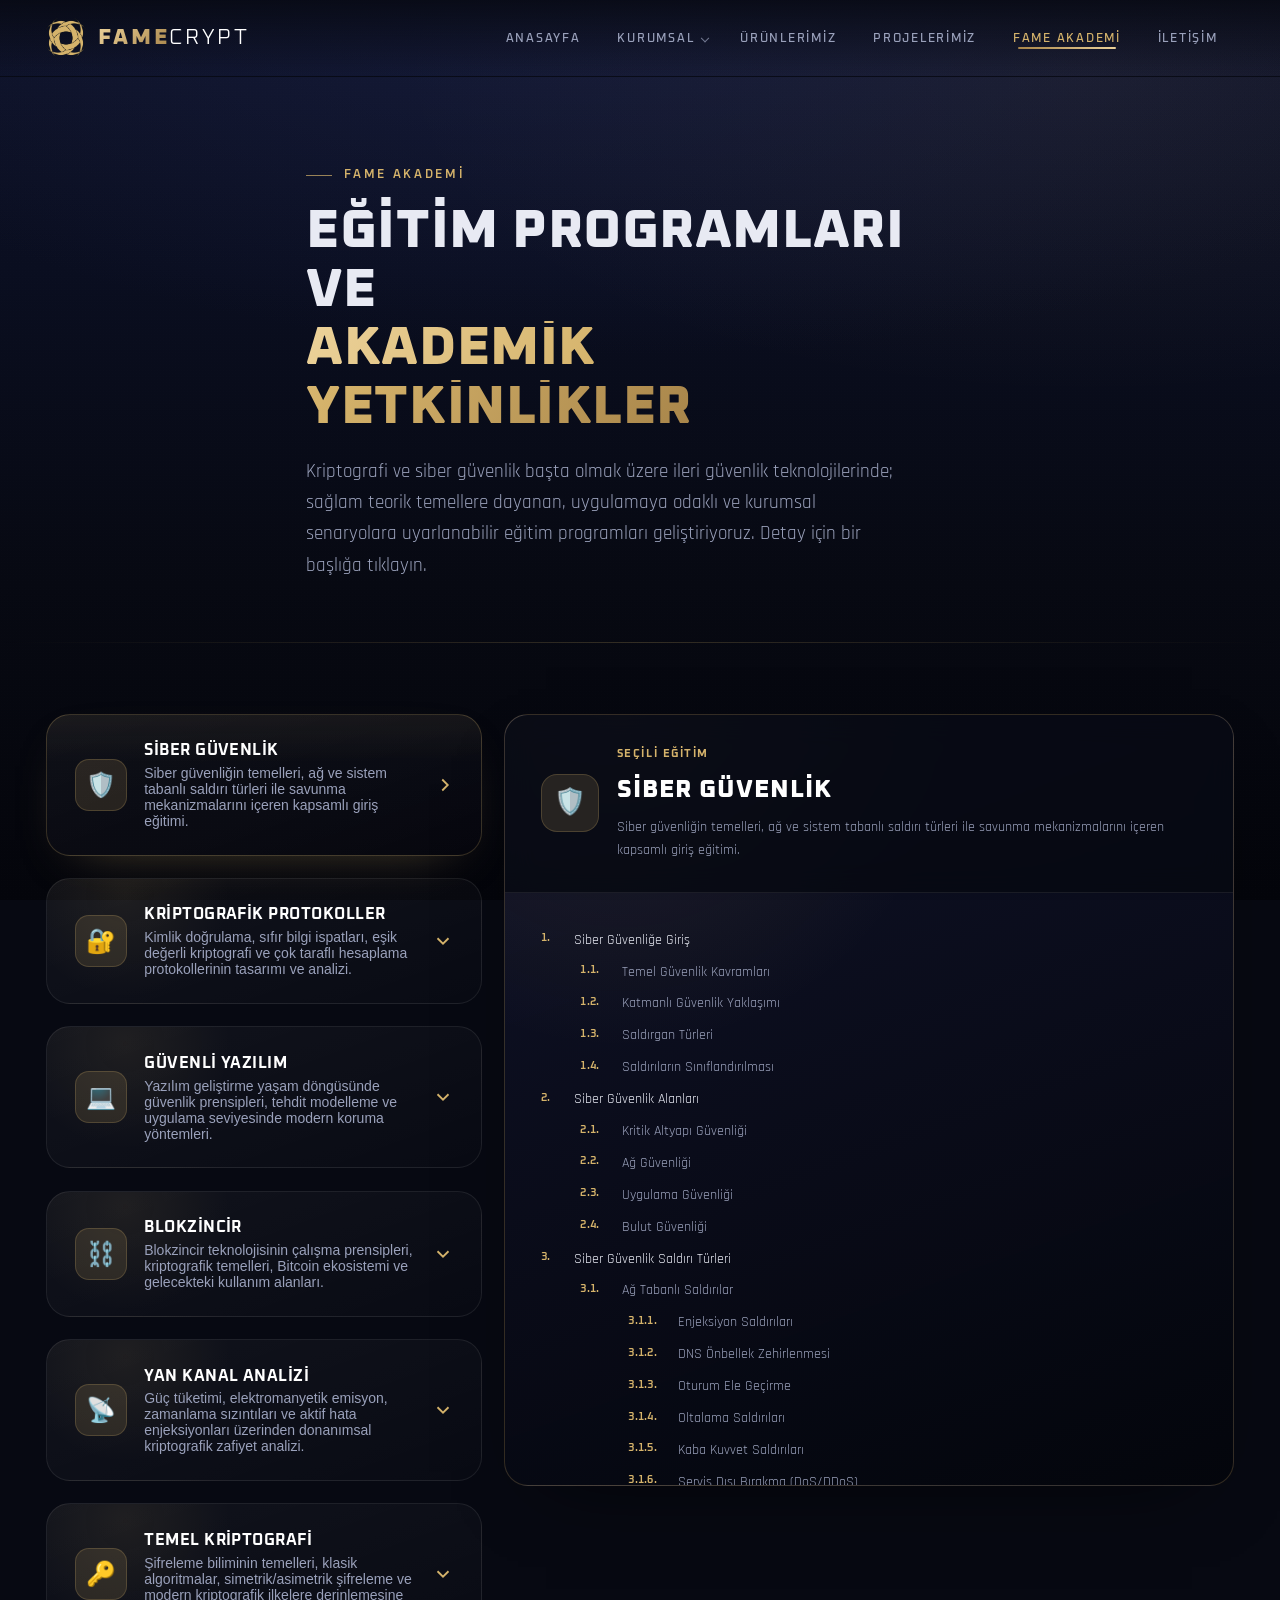
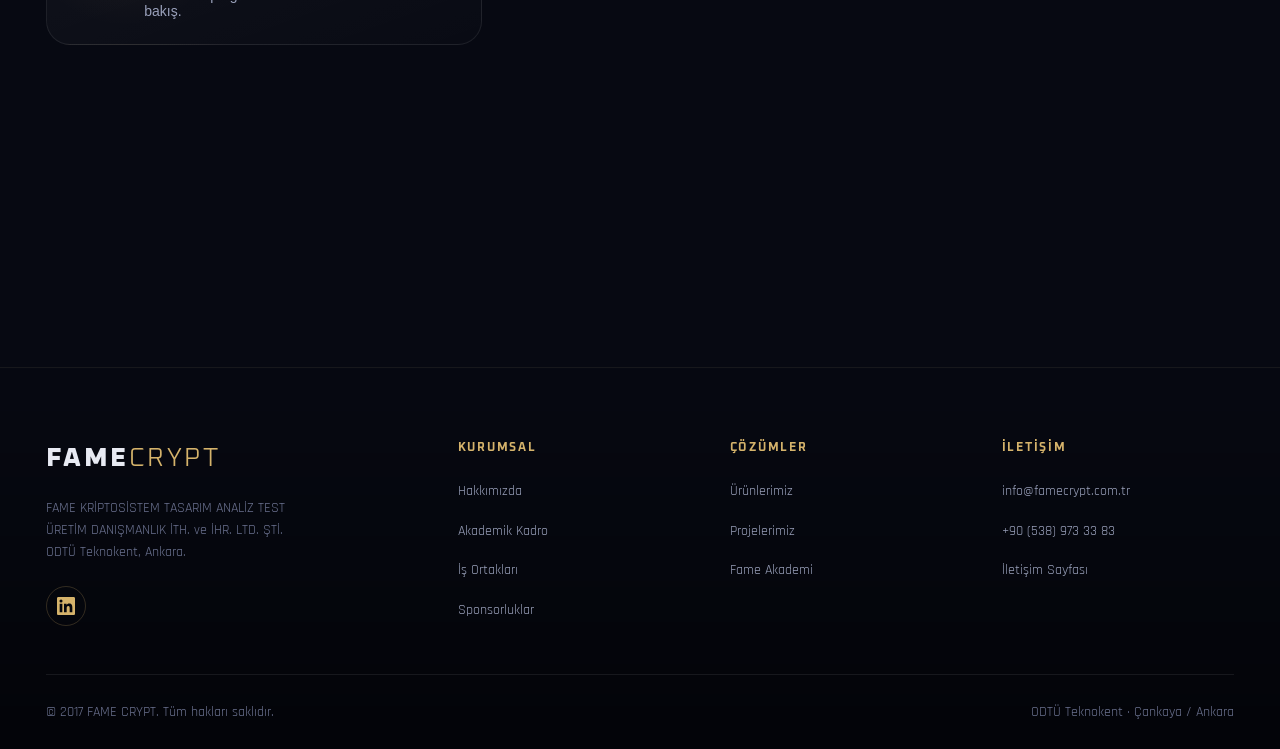
==== commit 8f4df982: "update" ====
--- a/fame-cr-v2/akademi.html
+++ b/fame-cr-v2/akademi.html
@@ -25,7 +25,15 @@
           </a>
           <ul class="nav__menu" id="navMenu">
             <li><a class="nav__link" href="index.html">Anasayfa</a></li>
-            <li><a class="nav__link" href="kurumsal.html">Kurumsal</a></li>
+            <li class="nav__item nav__item--has-dropdown">
+              <a class="nav__link nav__link--dropdown" href="kurumsal.html">Kurumsal</a>
+              <ul class="nav__dropdown" aria-label="Kurumsal bölümler">
+                <li><a href="kurumsal.html#hakkimizda">Hakkımızda</a></li>
+                <li><a href="kurumsal.html#akademi">Akademik Kadro</a></li>
+                <li><a href="kurumsal.html#ortaklar">İş Ortakları</a></li>
+                <li><a href="kurumsal.html#sponsorluklar">Etkinlikler</a></li>
+              </ul>
+            </li>
             <li><a class="nav__link" href="urunler.html">Ürünlerimiz</a></li>
             <li><a class="nav__link" href="projeler.html">Projelerimiz</a></li>
             <li><a class="nav__link" href="akademi.html" aria-current="page">Fame Akademi</a></li>
--- a/fame-cr-v2/styles/theme.css
+++ b/fame-cr-v2/styles/theme.css
@@ -363,6 +363,10 @@
   gap: 0.3rem;
 }
 
+.nav__item {
+  position: relative;
+}
+
 .nav__link {
   position: relative;
   font-family: var(--font-display);
@@ -373,6 +377,24 @@
   color: var(--text-dim);
   padding: 0.7rem 1rem;
   transition: color var(--dur) var(--ease);
+}
+
+.nav__link--dropdown {
+  padding-right: 1.55rem;
+}
+
+.nav__link--dropdown::before {
+  content: "";
+  position: absolute;
+  right: 0.72rem;
+  top: 50%;
+  width: 6px;
+  height: 6px;
+  border-right: 1px solid currentColor;
+  border-bottom: 1px solid currentColor;
+  transform: translateY(-62%) rotate(45deg);
+  opacity: 0.72;
+  transition: transform var(--dur-fast) var(--ease), opacity var(--dur-fast) var(--ease);
 }
 
 .nav__link::after {
@@ -402,6 +424,65 @@
   color: var(--gold);
 }
 
+.nav__dropdown {
+  position: absolute;
+  top: calc(100% + 0.35rem);
+  left: 50%;
+  z-index: 30;
+  min-width: 210px;
+  padding: 0.55rem;
+  border: 1px solid var(--gold-line);
+  border-radius: var(--radius-sm);
+  background: rgba(7, 9, 18, 0.96);
+  box-shadow: var(--shadow);
+  backdrop-filter: blur(18px);
+  list-style: none;
+  opacity: 0;
+  visibility: hidden;
+  pointer-events: none;
+  transform: translate(-50%, -8px);
+  transition: opacity var(--dur-fast) var(--ease), transform var(--dur-fast) var(--ease),
+    visibility var(--dur-fast) var(--ease);
+}
+
+.nav__dropdown a {
+  display: block;
+  padding: 0.72rem 0.85rem;
+  border-radius: 8px;
+  font-family: var(--font-display);
+  font-size: 0.72rem;
+  font-weight: 600;
+  letter-spacing: 0.08em;
+  text-transform: uppercase;
+  color: var(--text-dim);
+  white-space: nowrap;
+  transition: background var(--dur-fast) var(--ease), color var(--dur-fast) var(--ease),
+    transform var(--dur-fast) var(--ease);
+}
+
+.nav__dropdown a:hover,
+.nav__dropdown a:focus-visible {
+  background: var(--gold-soft);
+  color: var(--gold-bright);
+  transform: translateX(3px);
+}
+
+@media (min-width: 941px) {
+  .nav__item--has-dropdown:hover .nav__dropdown,
+  .nav__item--has-dropdown:focus-within .nav__dropdown {
+    opacity: 1;
+    visibility: visible;
+    pointer-events: auto;
+    transform: translate(-50%, 0);
+  }
+
+  .nav__item--has-dropdown:hover .nav__link--dropdown::before,
+  .nav__item--has-dropdown:focus-within .nav__link--dropdown::before {
+    opacity: 1;
+    transform: translateY(-36%) rotate(225deg);
+  }
+}
+
 .nav__toggle {
   display: none;
   flex-direction: column;
@@ -437,19 +518,91 @@
     background: rgba(7, 9, 18, 0.98);
     backdrop-filter: blur(20px);
     border-bottom: 1px solid var(--line);
-    transform: translateY(-120%);
-    transition: transform var(--dur) var(--ease);
-  }
-
-  .nav__menu.is-open { transform: translateY(0); }
+    transform: translateY(-12px);
+    opacity: 0;
+    visibility: hidden;
+    pointer-events: none;
+    transition: opacity var(--dur) var(--ease), transform var(--dur) var(--ease),
+      visibility var(--dur) var(--ease);
+  }
+
+  .nav__menu.is-open {
+    transform: translateY(0);
+    opacity: 1;
+    visibility: visible;
+    pointer-events: auto;
+  }
 
   .nav__link {
+    display: block;
     padding: 1rem 0.4rem;
     border-bottom: 1px solid var(--line);
     font-size: 0.9rem;
   }
 
   .nav__link::after { display: none; }
+
+  .nav__link--dropdown {
+    padding-right: 2.2rem;
+    border-bottom: 0;
+  }
+
+  .nav__link--dropdown::before {
+    display: block;
+    right: 0.65rem;
+    width: 8px;
+    height: 8px;
+    transform: translateY(-62%) rotate(45deg);
+  }
+
+  .nav__item--has-dropdown {
+    border-bottom: 1px solid var(--line);
+  }
+
+  .nav__dropdown {
+    position: static;
+    min-width: 0;
+    max-height: 0;
+    overflow: hidden;
+    padding: 0 0 0 1rem;
+    border: 0;
+    border-radius: 0;
+    background: transparent;
+    box-shadow: none;
+    backdrop-filter: none;
+    opacity: 0;
+    visibility: hidden;
+    pointer-events: none;
+    transform: none;
+    transition: max-height var(--dur) var(--ease), opacity var(--dur-fast) var(--ease),
+      visibility var(--dur-fast) var(--ease), padding var(--dur) var(--ease);
+  }
+
+  .nav__item--has-dropdown.is-open .nav__dropdown {
+    max-height: 240px;
+    padding: 0.05rem 0 0.75rem 1rem;
+    opacity: 1;
+    visibility: visible;
+    pointer-events: auto;
+  }
+
+  .nav__item--has-dropdown.is-open .nav__link--dropdown::before {
+    transform: translateY(-36%) rotate(225deg);
+  }
+
+  .nav__dropdown a {
+    padding: 0.6rem 0.4rem 0.6rem 0.85rem;
+    border-left: 1px solid rgba(213, 179, 107, 0.22);
+    border-radius: 0;
+    font-size: 0.78rem;
+    letter-spacing: 0.1em;
+    color: var(--text-faint);
+  }
+
+  .nav__dropdown a:hover,
+  .nav__dropdown a:focus-visible {
+    transform: none;
+  }
 }
 
 /* --------------------------------------------------------------------------
--- a/fame-cr-v2/styles/components.css
+++ b/fame-cr-v2/styles/components.css
@@ -141,6 +141,15 @@
   to { transform: rotate(360deg); }
 }
 
+@keyframes academic-avatar-float {
+  0%, 100% { transform: translateY(0); }
+  50% { transform: translateY(-5px); }
+}
+
+@keyframes academic-avatar-orbit {
+  to { transform: rotate(360deg); }
+}
+
 .scroll-cue {
   position: absolute;
   bottom: 1.8rem;
@@ -200,61 +209,123 @@
   to { transform: translateX(-50%); }
 }
 
-/* Beyaz kart üzerinde logo: her renk logosu okunur kalır.
-   Anasayfa = gri (hover'da renkli), Kurumsal = renkli (hover'da büyür). */
+/* Saydam zemin üzerinde monokrom logo bandı */
 .partner-logo {
   flex-shrink: 0;
   display: grid;
   place-items: center;
-  height: 84px;
-  width: 172px;
-  padding: 1rem 1.4rem;
-  background: #fff;
-  border-radius: var(--radius);
-  border: 1px solid rgba(255, 255, 255, 0.12);
-  box-shadow: 0 8px 22px -12px rgba(0, 0, 0, 0.6);
-  transition: transform var(--dur) var(--ease), box-shadow var(--dur) var(--ease);
+  height: 58px;
+  width: clamp(130px, 10vw, 180px);
+  padding: 0 0.8rem;
+  background: transparent;
+  border: 0;
+  border-radius: 0;
+  box-shadow: none;
+  transition: transform var(--dur) var(--ease), opacity var(--dur) var(--ease);
 }
 
 .partner-logo img {
-  max-height: 100%;
+  max-height: 42px;
   max-width: 100%;
   object-fit: contain;
-  filter: grayscale(1);
-  opacity: 0.78;
+  filter: grayscale(1) invert(1) brightness(0.78) contrast(0.9);
+  opacity: 0.42;
   transition: filter var(--dur) var(--ease), opacity var(--dur) var(--ease),
     transform var(--dur) var(--ease);
 }
 
 .partner-logo:hover {
-  transform: translateY(-5px);
-  box-shadow: var(--shadow-gold);
+  transform: translateY(-2px);
+  opacity: 1;
 }
 
 .partner-logo:hover img {
-  filter: none;
-  opacity: 1;
-  transform: scale(1.08);
-}
-
-/* Renkli büyük ikon varyantı (Kurumsal sayfası) — başından renkli */
+  filter: grayscale(1) invert(1) brightness(0.92) contrast(0.95);
+  opacity: 0.82;
+  transform: scale(1.04);
+}
+
+.marquee--home-partners {
+  padding-block: clamp(0.75rem, 1.2vw, 1.1rem);
+}
+
+.marquee--home-partners .marquee__track {
+  align-items: center;
+  gap: clamp(2.2rem, 1.4rem + 3vw, 5.2rem);
+}
+
+.marquee--home-partners .partner-logo {
+  height: 88px;
+  width: clamp(160px, 12vw, 220px);
+  padding: 0 0.6rem;
+}
+
+.marquee--home-partners .partner-logo--wide {
+  width: clamp(210px, 16vw, 300px);
+}
+
+.marquee--home-partners .partner-logo--mark {
+  width: clamp(110px, 8.5vw, 148px);
+}
+
+.marquee--home-partners .partner-logo img {
+  max-height: 64px;
+  filter: grayscale(1) brightness(1.34) contrast(0.98);
+  opacity: 0.76;
+}
+
+.marquee--home-partners .partner-logo--wide img {
+  max-height: 56px;
+}
+
+.marquee--home-partners .partner-logo--mark img {
+  max-height: 72px;
+}
+
+.marquee--home-partners .partner-logo--invert img {
+  filter: grayscale(1) invert(1) brightness(0.9) contrast(0.96);
+  opacity: 0.72;
+}
+
+.marquee--home-partners .partner-logo--natural img {
+  filter: grayscale(1) brightness(1.12) contrast(0.98);
+  opacity: 0.82;
+}
+
+.marquee--home-partners .partner-logo:hover img,
+.marquee--home-partners .partner-logo--invert:hover img,
+.marquee--home-partners .partner-logo--natural:hover img {
+  filter: grayscale(1) brightness(1.45) contrast(1);
+  opacity: 0.92;
+}
+
+.marquee--home-partners .partner-logo--invert:hover img {
+  filter: grayscale(1) invert(1) brightness(0.96) contrast(0.98);
+}
+
+.marquee--color {
+  padding-block: clamp(0.7rem, 1vw, 1.1rem);
+}
+
 .marquee--color .partner-logo {
-  height: 110px;
-  width: 210px;
-  padding: 1.3rem 1.7rem;
+  height: 64px;
+  width: clamp(150px, 12vw, 220px);
+  padding: 0 1rem;
 }
 
 .marquee--color .partner-logo img {
-  filter: none;
-  opacity: 1;
+  max-height: 46px;
+  filter: grayscale(1) invert(1) brightness(0.72) contrast(0.9);
+  opacity: 0.46;
 }
 
 .marquee--color .partner-logo:hover {
-  transform: translateY(-7px) scale(1.05);
+  transform: translateY(-2px);
 }
 
 .marquee--color .partner-logo:hover img {
-  transform: scale(1.1);
+  opacity: 0.86;
+  transform: scale(1.04);
 }
 
 /* --------------------------------------------------------------------------
@@ -404,14 +475,113 @@
 .team-card__avatar {
   width: 72px;
   height: 72px;
-  border-radius: 50%;
+  border-radius: 20px;
+  margin-bottom: 1.2rem;
+  font-size: 1.48rem;
+}
+
+.team-card__avatar,
+.scholar-card__initials {
+  position: relative;
+  isolation: isolate;
   overflow: hidden;
-  margin-bottom: 1.2rem;
-  border: 2px solid var(--gold-line);
-  background: var(--navy-3);
-}
-
-.team-card__avatar img { width: 100%; height: 100%; object-fit: cover; }
+  display: grid;
+  place-items: center;
+  border: 1px solid var(--gold-line);
+  background:
+    radial-gradient(circle at 30% 24%, rgba(255, 255, 255, 0.16), transparent 28%),
+    linear-gradient(145deg, rgba(213, 179, 107, 0.2), rgba(10, 14, 32, 0.9) 66%, rgba(7, 9, 18, 0.96));
+  color: var(--gold-bright);
+  font-family: "Rajdhani", var(--font-display);
+  font-weight: 700;
+  letter-spacing: 0.1em;
+  line-height: 1;
+  text-shadow: 0 0 16px rgba(213, 179, 107, 0.35);
+  box-shadow:
+    inset 0 0 24px rgba(213, 179, 107, 0.08),
+    inset 0 -18px 32px rgba(0, 0, 0, 0.24),
+    0 16px 34px rgba(0, 0, 0, 0.24);
+  animation: academic-avatar-float 5.6s ease-in-out infinite;
+}
+
+.team-card__avatar::before,
+.team-card__avatar::after,
+.scholar-card__initials::before,
+.scholar-card__initials::after {
+  content: "";
+  position: absolute;
+  pointer-events: none;
+}
+
+.team-card__avatar::before,
+.scholar-card__initials::before {
+  inset: 0;
+  z-index: 0;
+  border-radius: inherit;
+  background: conic-gradient(
+    from 90deg,
+    transparent 0 28%,
+    rgba(213, 179, 107, 0.58) 36%,
+    transparent 48% 100%
+  );
+  opacity: 0.72;
+  padding: 1px;
+  -webkit-mask:
+    linear-gradient(#000 0 0) content-box,
+    linear-gradient(#000 0 0);
+  -webkit-mask-composite: xor;
+  mask-composite: exclude;
+  animation: academic-avatar-orbit 8s linear infinite;
+}
+
+.team-card__avatar::after,
+.scholar-card__initials::after {
+  inset: 1px;
+  z-index: 0;
+  border-radius: inherit;
+  border: 1px solid rgba(245, 221, 151, 0.14);
+  background: linear-gradient(130deg, rgba(255, 255, 255, 0.08), transparent 38%);
+  opacity: 0.54;
+}
+
+.team-card__avatar > span,
+.scholar-card__initials > span {
+  position: relative;
+  z-index: 2;
+  display: block;
+  line-height: 0.78;
+  transform: scaleY(1.22);
+  transform-origin: center;
+}
+
+.team-card:hover .team-card__avatar,
+.scholar-card:hover .scholar-card__initials {
+  border-color: rgba(245, 221, 151, 0.48);
+  color: var(--white);
+  box-shadow:
+    inset 0 0 28px rgba(213, 179, 107, 0.12),
+    0 18px 42px rgba(0, 0, 0, 0.28),
+    0 0 28px rgba(213, 179, 107, 0.16);
+}
+
+.team-card:nth-child(2n) .team-card__avatar,
+.scholar-card:nth-child(2n) .scholar-card__initials {
+  animation-delay: -1.6s;
+}
+
+.team-card:nth-child(3n) .team-card__avatar,
+.scholar-card:nth-child(3n) .scholar-card__initials {
+  animation-delay: -2.8s;
+}
+
+@media (prefers-reduced-motion: reduce) {
+  .team-card__avatar,
+  .scholar-card__initials,
+  .team-card__avatar::before,
+  .scholar-card__initials::before {
+    animation: none;
+  }
+}
 
 .team-card__name {
   font-family: var(--font-display);
@@ -444,6 +614,12 @@
   display: grid;
   grid-template-columns: repeat(auto-fill, minmax(280px, 1fr));
   gap: 1.6rem;
+}
+
+@media (min-width: 980px) {
+  .team-grid .scholar-card:last-child:nth-child(3n + 1) {
+    grid-column: 2;
+  }
 }
 
 .scholar-card {
@@ -481,18 +657,11 @@
 .scholar-card:hover::before { opacity: 1; }
 
 .scholar-card__initials {
-  font-family: var(--font-display);
-  font-size: 1.5rem;
-  font-weight: 800;
   width: 64px;
   height: 64px;
-  display: grid;
-  place-items: center;
   border-radius: 16px;
-  background: var(--gold-soft);
-  border: 1px solid var(--gold-line);
-  color: var(--gold);
   margin-bottom: 1.4rem;
+  font-size: 1.62rem;
 }
 
 .scholar-card__name {
@@ -548,6 +717,10 @@
    5. ZAMAN TÜNELİ (Hakkımızda) — hover'da kart büyür
    -------------------------------------------------------------------------- */
 .timeline {
+  --timeline-year-col: 90px;
+  --timeline-gap: 2.25rem;
+  --timeline-axis: calc(var(--timeline-year-col) + (var(--timeline-gap) / 2));
+  --timeline-dot: 14px;
   position: relative;
   display: grid;
   gap: 1.4rem;
@@ -557,19 +730,53 @@
 .timeline::before {
   content: "";
   position: absolute;
-  left: 90px;
+  left: var(--timeline-axis);
   top: 0;
   bottom: 0;
   width: 1px;
-  background: linear-gradient(var(--gold-line), transparent);
+  background: linear-gradient(180deg, transparent, var(--gold-line) 10%, var(--gold-line) 82%, transparent);
+  transform: translateX(-0.5px);
 }
 
 .timeline__item {
   position: relative;
   display: grid;
-  grid-template-columns: 90px 1fr;
-  gap: 1.6rem;
+  grid-template-columns: var(--timeline-year-col) 1fr;
+  gap: var(--timeline-gap);
   align-items: start;
+}
+
+.timeline__item::before,
+.timeline__item::after {
+  content: "";
+  position: absolute;
+  border-radius: 50%;
+  pointer-events: none;
+}
+
+.timeline__item::before {
+  left: calc(var(--timeline-axis) - (var(--timeline-dot) / 2));
+  top: 1.62rem;
+  z-index: 2;
+  width: var(--timeline-dot);
+  height: var(--timeline-dot);
+  border: 1px solid rgba(245, 221, 151, 0.74);
+  background:
+    radial-gradient(circle, var(--gold-bright) 0 28%, var(--gold) 29% 48%, rgba(213, 179, 107, 0.18) 49% 100%);
+  box-shadow:
+    0 0 0 5px rgba(213, 179, 107, 0.12),
+    0 0 22px rgba(213, 179, 107, 0.24);
+  transition: transform var(--dur) var(--ease), box-shadow var(--dur) var(--ease);
+}
+
+.timeline__item::after {
+  left: calc(var(--timeline-axis) - 4px);
+  top: calc(1.62rem + 3px);
+  z-index: 3;
+  width: 8px;
+  height: 8px;
+  background: var(--navy-2);
+  border: 1px solid rgba(245, 221, 151, 0.38);
 }
 
 .timeline__year {
@@ -587,20 +794,9 @@
   border: 1px solid var(--line);
   border-radius: var(--radius);
   background: linear-gradient(160deg, var(--surface-2), rgba(255, 255, 255, 0.01));
+  transform-origin: left center;
   transition: transform var(--dur) var(--ease), border-color var(--dur) var(--ease),
     box-shadow var(--dur) var(--ease);
-}
-
-.timeline__content::before {
-  content: "";
-  position: absolute;
-  left: -39px;
-  top: 1.7rem;
-  width: 12px;
-  height: 12px;
-  border-radius: 50%;
-  background: var(--gold);
-  box-shadow: 0 0 0 4px rgba(213, 179, 107, 0.18);
 }
 
 .timeline__item:hover .timeline__content {
@@ -609,6 +805,13 @@
   box-shadow: var(--shadow-gold);
 }
 
+.timeline__item:hover::before {
+  transform: scale(1.16);
+  box-shadow:
+    0 0 0 7px rgba(213, 179, 107, 0.14),
+    0 0 30px rgba(213, 179, 107, 0.34);
+}
+
 .timeline__title {
   font-family: var(--font-display);
   font-size: 1.05rem;
@@ -623,10 +826,16 @@
 }
 
 @media (max-width: 600px) {
-  .timeline::before { left: 6px; }
+  .timeline {
+    --timeline-axis: 8px;
+    --timeline-gap: 0.4rem;
+  }
+
+  .timeline::before { left: var(--timeline-axis); }
   .timeline__item { grid-template-columns: 1fr; gap: 0.4rem; }
   .timeline__year { text-align: left; padding: 0 0 0 1.6rem; }
-  .timeline__content::before { left: -1.55rem; top: 1.5rem; }
+  .timeline__item::before { top: 0.35rem; }
+  .timeline__item::after { top: calc(0.35rem + 3px); }
   .timeline__item { padding-left: 1.6rem; }
 }
 
@@ -635,7 +844,7 @@
    -------------------------------------------------------------------------- */
 .curriculum-grid {
   display: grid;
-  grid-template-columns: repeat(auto-fill, minmax(320px, 1fr));
+  grid-template-columns: minmax(300px, 0.86fr) minmax(0, 1.44fr);
   gap: 1.4rem;
   align-items: start;
 }
@@ -643,15 +852,25 @@
 .edu-card {
   border: 1px solid var(--line);
   border-radius: var(--radius-lg);
-  background: linear-gradient(160deg, var(--surface-2), rgba(255, 255, 255, 0.01));
+  background:
+    radial-gradient(circle at 18% 12%, rgba(213, 179, 107, 0.08), transparent 28%),
+    linear-gradient(160deg, rgba(255, 255, 255, 0.045), rgba(255, 255, 255, 0.012));
   overflow: hidden;
-  transition: border-color var(--dur) var(--ease), box-shadow var(--dur) var(--ease);
+  transition: transform var(--dur) var(--ease), border-color var(--dur) var(--ease),
+    background var(--dur) var(--ease), box-shadow var(--dur) var(--ease), opacity var(--dur) var(--ease);
 }
 
 .edu-card.is-open {
   border-color: var(--gold-line);
-  box-shadow: var(--shadow-gold);
-  grid-column: 1 / -1;
+  background:
+    linear-gradient(180deg, rgba(213, 179, 107, 0.075), transparent 34%),
+    linear-gradient(160deg, rgba(255, 255, 255, 0.055), rgba(255, 255, 255, 0.014));
+  box-shadow: 0 18px 54px -34px rgba(213, 179, 107, 0.5);
+}
+
+.edu-card:not(.is-open):hover {
+  transform: translateY(-4px);
+  border-color: rgba(213, 179, 107, 0.18);
 }
 
 .edu-card__header {
@@ -661,11 +880,16 @@
   align-items: center;
   gap: 1.1rem;
   padding: 1.6rem 1.7rem;
-  background: none;
+  background: transparent;
   border: 0;
   text-align: left;
   cursor: pointer;
   color: inherit;
+  transition: background var(--dur) var(--ease);
+}
+
+.edu-card.is-open .edu-card__header {
+  background: rgba(4, 5, 11, 0.18);
 }
 
 .edu-card__icon {
@@ -698,29 +922,31 @@
 
 .edu-card__chevron {
   color: var(--gold);
-  transition: transform var(--dur) var(--ease);
+  transition: transform var(--dur) var(--ease), color var(--dur) var(--ease);
   flex-shrink: 0;
 }
 
-.edu-card.is-open .edu-card__chevron { transform: rotate(180deg); }
+.edu-card.is-open .edu-card__chevron { transform: translateX(2px) rotate(-90deg); }
 
 .edu-card__body {
-  display: grid;
-  grid-template-rows: 0fr;
-  transition: grid-template-rows var(--dur-slow) var(--ease);
-}
-
-.edu-card.is-open .edu-card__body { grid-template-rows: 1fr; }
+  display: none;
+}
 
 .edu-card__body-inner {
   overflow: hidden;
 }
 
 .edu-card__content {
-  padding: 0 1.7rem 1.7rem;
+  padding: 1.45rem 1.7rem 1.7rem;
   border-top: 1px solid var(--line);
-  margin-top: 0.2rem;
-  padding-top: 1.5rem;
+  background: linear-gradient(180deg, rgba(4, 5, 11, 0.18), transparent);
+}
+
+.edu-detail__content .edu-card__content {
+  display: grid;
+  grid-template-columns: 1fr;
+  gap: clamp(1.15rem, 2vw, 1.7rem);
+  align-items: start;
 }
 
 .edu-card__content ol {
@@ -762,13 +988,15 @@
 .edu-card__content .level-3 li { color: var(--text-dim); }
 
 .edu-card__contact {
-  margin-top: 1.8rem;
-  padding-top: 1.5rem;
-  border-top: 1px solid var(--line);
+  margin-top: 0;
+  padding: 1.1rem;
+  border: 1px solid var(--line);
+  border-radius: var(--radius);
+  background: rgba(7, 9, 18, 0.42);
   display: flex;
-  flex-wrap: wrap;
-  align-items: center;
-  justify-content: space-between;
+  flex-direction: column;
+  align-items: flex-start;
+  justify-content: flex-start;
   gap: 1rem;
 }
 
@@ -777,38 +1005,241 @@
   color: var(--text-dim);
 }
 
+@media (max-width: 860px) {
+  .edu-detail__content .edu-card__content {
+    grid-template-columns: 1fr;
+  }
+
+  .edu-card__contact {
+    margin-top: 0.6rem;
+  }
+}
+
+.edu-detail-panel {
+  position: sticky;
+  top: 104px;
+  grid-column: 2;
+  grid-row: 1 / span 12;
+  max-height: calc(100vh - 128px);
+  overflow: auto;
+  border: 1px solid var(--gold-line);
+  border-radius: var(--radius-lg);
+  background:
+    radial-gradient(circle at 16% 0%, rgba(213, 179, 107, 0.1), transparent 34%),
+    linear-gradient(160deg, rgba(17, 21, 46, 0.82), rgba(4, 5, 11, 0.88));
+  box-shadow: 0 28px 78px -42px rgba(0, 0, 0, 0.8);
+}
+
+.edu-detail__header {
+  position: sticky;
+  top: 0;
+  z-index: 1;
+  display: grid;
+  grid-template-columns: auto 1fr;
+  gap: 1.15rem;
+  align-items: center;
+  padding: clamp(1.35rem, 2.4vw, 2rem) clamp(1.35rem, 2.8vw, 2.2rem);
+  border-bottom: 1px solid var(--line);
+  background: rgba(7, 9, 18, 0.82);
+  backdrop-filter: blur(14px);
+}
+
+.edu-detail__icon {
+  width: 58px;
+  height: 58px;
+  display: grid;
+  place-items: center;
+  border-radius: 16px;
+  border: 1px solid var(--gold-line);
+  background: var(--gold-soft);
+  color: var(--gold);
+  font-size: 1.6rem;
+}
+
+.edu-detail__eyebrow {
+  font-family: var(--font-display);
+  font-size: 0.68rem;
+  font-weight: 700;
+  letter-spacing: var(--tracking-wide);
+  text-transform: uppercase;
+  color: var(--gold);
+  margin-bottom: 0.35rem;
+}
+
+.edu-detail__title {
+  font-family: var(--font-display);
+  font-size: clamp(1.2rem, 1rem + 0.7vw, 1.65rem);
+  font-weight: 800;
+  letter-spacing: 0.04em;
+  text-transform: uppercase;
+  color: var(--white);
+}
+
+.edu-detail__summary {
+  max-width: 760px;
+  margin-top: 0.35rem;
+  color: var(--text-dim);
+  font-size: var(--text-sm);
+}
+
+.edu-detail__content {
+  padding: 0;
+  opacity: 0;
+  transform: translateY(8px);
+  transition: opacity var(--dur) var(--ease), transform var(--dur) var(--ease);
+}
+
+.edu-detail-panel.is-ready .edu-detail__content {
+  opacity: 1;
+  transform: translateY(0);
+}
+
+.edu-detail__content .edu-card__content {
+  border-top: 0;
+  background: transparent;
+  padding: clamp(1.35rem, 2.8vw, 2.2rem);
+}
+
+@media (max-width: 980px) {
+  .curriculum-grid {
+    grid-template-columns: 1fr;
+  }
+
+  .edu-detail-panel {
+    position: static;
+    grid-column: 1;
+    grid-row: auto;
+    max-height: none;
+  }
+}
+
+@media (max-width: 640px) {
+  .edu-detail__header {
+    grid-template-columns: 1fr;
+  }
+}
+
 /* --------------------------------------------------------------------------
    7. SPONSORLUKLARIMIZ — büyük afiş slider (hover'da büyür)
    -------------------------------------------------------------------------- */
-.sponsor-rail .marquee__track { gap: 2rem; }
+.sponsor-rail {
+  padding-block: clamp(0.8rem, 1.4vw, 1.4rem);
+}
+
+.sponsor-rail .marquee__track {
+  align-items: center;
+  gap: clamp(1.4rem, 2vw, 2.4rem);
+}
 
 .sponsor-card {
   flex-shrink: 0;
-  width: 280px;
-  height: 200px;
-  border-radius: var(--radius);
-  overflow: hidden;
-  border: 1px solid var(--line);
-  background: var(--surface);
-  transition: transform var(--dur) var(--ease), border-color var(--dur) var(--ease),
-    box-shadow var(--dur) var(--ease);
+  width: clamp(210px, 15vw, 250px);
+  aspect-ratio: 736 / 1440;
+  border-radius: 12px;
+  overflow: visible;
+  border: 0;
+  background: transparent;
+  cursor: zoom-in;
+  transition: transform var(--dur) var(--ease), filter var(--dur) var(--ease);
 }
 
 .sponsor-card img {
   width: 100%;
   height: 100%;
-  object-fit: cover;
+  object-fit: contain;
+  display: block;
+  border-radius: inherit;
   transition: transform var(--dur) var(--ease);
 }
 
 .sponsor-card:hover {
+  transform: scale(1.045);
+  filter: drop-shadow(0 18px 28px rgba(213, 179, 107, 0.16));
+  z-index: 2;
+}
+
+.sponsor-card:hover img { transform: none; }
+
+@media (max-width: 640px) {
+  .sponsor-card {
+    width: clamp(170px, 54vw, 220px);
+  }
+}
+
+.sponsor-lightbox {
+  position: fixed;
+  inset: 0;
+  z-index: 200;
+  display: grid;
+  place-items: center;
+  padding: clamp(1rem, 4vw, 3rem);
+  background: rgba(4, 5, 11, 0.86);
+  backdrop-filter: blur(12px);
+  opacity: 0;
+  pointer-events: none;
+  transition: opacity var(--dur) var(--ease);
+}
+
+.sponsor-lightbox.is-open {
+  opacity: 1;
+  pointer-events: auto;
+}
+
+body.is-lightbox-open {
+  overflow: hidden;
+}
+
+.sponsor-lightbox__frame {
+  position: relative;
+  display: grid;
+  max-width: min(92vw, 760px);
+  max-height: 88vh;
+  border: 0;
+  border-radius: var(--radius);
+  background: transparent;
+  box-shadow: 0 30px 90px rgba(0, 0, 0, 0.62);
+  overflow: hidden;
+  transform: scale(0.96);
+  transition: transform var(--dur) var(--ease);
+}
+
+.sponsor-lightbox.is-open .sponsor-lightbox__frame {
+  transform: scale(1);
+}
+
+.sponsor-lightbox__image {
+  display: block;
+  width: auto;
+  max-width: 100%;
+  height: auto;
+  max-height: 88vh;
+  object-fit: contain;
+}
+
+.sponsor-lightbox__close {
+  position: absolute;
+  top: 0.8rem;
+  right: 0.8rem;
+  width: 40px;
+  height: 40px;
+  display: grid;
+  place-items: center;
+  border: 1px solid rgba(245, 221, 151, 0.28);
+  border-radius: 50%;
+  background: rgba(7, 9, 18, 0.78);
+  color: var(--gold-bright);
+  font-size: 1.5rem;
+  line-height: 1;
+  cursor: pointer;
+  transition: background var(--dur-fast) var(--ease), color var(--dur-fast) var(--ease),
+    transform var(--dur-fast) var(--ease);
+}
+
+.sponsor-lightbox__close:hover {
   transform: scale(1.06);
-  border-color: var(--gold-line);
-  box-shadow: var(--shadow-gold);
-  z-index: 2;
-}
-
-.sponsor-card:hover img { transform: scale(1.08); }
+  background: rgba(213, 179, 107, 0.16);
+  color: var(--white);
+}
 
 /* --------------------------------------------------------------------------
    8. İLETİŞİM
@@ -876,8 +1307,8 @@
 .cv-box {
   margin-top: 2.5rem;
   display: grid;
-  grid-template-columns: 1fr auto;
-  align-items: center;
+  grid-template-columns: minmax(240px, 0.74fr) minmax(0, 1.26fr);
+  align-items: start;
   gap: 2rem;
   padding: clamp(1.8rem, 1rem + 2vw, 2.8rem);
   border: 1px solid var(--gold-line);
@@ -895,31 +1326,182 @@
 
 .cv-box p { color: var(--text-dim); font-size: var(--text-sm); max-width: 52ch; }
 
-.cv-dropzone {
-  display: grid;
-  place-items: center;
-  gap: 0.6rem;
-  min-width: 220px;
-  padding: 1.6rem;
-  border: 2px dashed var(--gold-line);
+.career-actions {
+  display: grid;
+  grid-template-columns: minmax(240px, 1fr) minmax(240px, 0.9fr);
+  gap: 1rem;
+  align-items: start;
+}
+
+.cv-form,
+.application-form-card {
+  display: flex;
+  flex-direction: column;
+  gap: 1rem;
+  padding: 1rem;
+  border: 1px solid var(--line);
   border-radius: var(--radius);
-  text-align: center;
+  background: rgba(7, 9, 18, 0.34);
+}
+
+.cv-form .btn {
+  align-self: flex-start;
+}
+
+.application-form-card .btn {
+  align-self: flex-start;
+}
+
+.career-fields {
+  display: grid;
+  grid-template-columns: repeat(2, 1fr);
+  gap: 0.75rem;
+}
+
+.career-fields label {
+  display: grid;
+  gap: 0.35rem;
+}
+
+.career-fields span,
+.kvkk-check {
+  font-family: var(--font-display);
+  font-size: 0.72rem;
+  font-weight: 600;
+  letter-spacing: 0.08em;
+  text-transform: uppercase;
+  color: var(--gold);
+}
+
+.career-fields input {
+  width: 100%;
+  border: 1px solid var(--line);
+  border-radius: 10px;
+  background: rgba(4, 5, 11, 0.44);
+  color: var(--white);
+  padding: 0.78rem 0.85rem;
+  font: inherit;
+  outline: none;
+  transition: border-color var(--dur-fast) var(--ease), box-shadow var(--dur-fast) var(--ease);
+}
+
+.career-fields input:focus {
+  border-color: var(--gold-line);
+  box-shadow: 0 0 0 3px rgba(213, 179, 107, 0.1);
+}
+
+.career-mail-note {
+  display: grid;
+  grid-template-columns: auto 1fr;
+  gap: 0.85rem;
+  align-items: start;
+  padding: 1rem;
+  border: 1px dashed var(--gold-line);
+  border-radius: var(--radius);
+  background: rgba(213, 179, 107, 0.08);
+}
+
+.career-mail-note svg {
+  width: 26px;
+  height: 26px;
+  color: var(--gold);
+}
+
+.career-mail-note p {
+  margin: 0;
+  color: var(--text-dim);
+  font-size: var(--text-sm);
+}
+
+.application-form-card h4 {
+  font-family: var(--font-display);
+  font-size: 1rem;
+  color: var(--white);
+  margin-bottom: 0.35rem;
+}
+
+.kvkk-check {
+  display: grid;
+  grid-template-columns: auto 1fr;
+  gap: 0.65rem;
+  align-items: start;
+  line-height: 1.45;
+  color: var(--text-dim);
+  text-transform: none;
+  letter-spacing: 0;
+}
+
+.kvkk-check input {
+  width: 18px;
+  height: 18px;
+  accent-color: var(--gold);
+  margin-top: 0.1rem;
+}
+
+.kvkk-disclosure {
+  border: 1px solid rgba(213, 179, 107, 0.16);
+  border-radius: 10px;
+  background: rgba(4, 5, 11, 0.32);
+}
+
+.kvkk-disclosure summary {
+  display: flex;
+  align-items: center;
+  justify-content: space-between;
+  gap: 0.8rem;
+  padding: 0.72rem 0.85rem;
+  color: var(--gold);
+  font-family: var(--font-display);
+  font-size: 0.72rem;
+  font-weight: 700;
+  letter-spacing: 0.08em;
+  text-transform: uppercase;
   cursor: pointer;
-  transition: border-color var(--dur) var(--ease), background var(--dur) var(--ease);
-}
-
-.cv-dropzone:hover,
-.cv-dropzone.is-drag { border-color: var(--gold); background: var(--gold-soft); }
-
-.cv-dropzone svg { width: 30px; height: 30px; color: var(--gold); }
-
-.cv-dropzone span { font-size: var(--text-sm); color: var(--text-dim); }
-
-.cv-dropzone strong { color: var(--gold); font-family: var(--font-display); font-size: 0.8rem; letter-spacing: 0.05em; }
+  list-style: none;
+}
+
+.kvkk-disclosure summary::-webkit-details-marker {
+  display: none;
+}
+
+.kvkk-disclosure summary::after {
+  content: "+";
+  flex: 0 0 auto;
+  color: var(--gold-bright);
+  font-size: 1rem;
+  line-height: 1;
+  transition: transform var(--dur-fast) var(--ease);
+}
+
+.kvkk-disclosure[open] summary::after {
+  content: "−";
+  transform: rotate(180deg);
+}
+
+.kvkk-disclosure p {
+  margin: 0;
+  padding: 0 0.85rem 0.85rem;
+  color: var(--text-dim);
+  font-size: var(--text-xs);
+  line-height: 1.65;
+}
+
+.btn.is-disabled {
+  opacity: 0.45;
+  pointer-events: none;
+  cursor: not-allowed;
+}
+
+.form-download-note {
+  color: var(--text-faint);
+  font-size: var(--text-xs);
+}
 
 @media (max-width: 820px) {
   .contact-grid { grid-template-columns: 1fr; }
   .cv-box { grid-template-columns: 1fr; }
+  .career-actions { grid-template-columns: 1fr; }
+  .career-fields { grid-template-columns: 1fr; }
 }
 
 /* --------------------------------------------------------------------------
